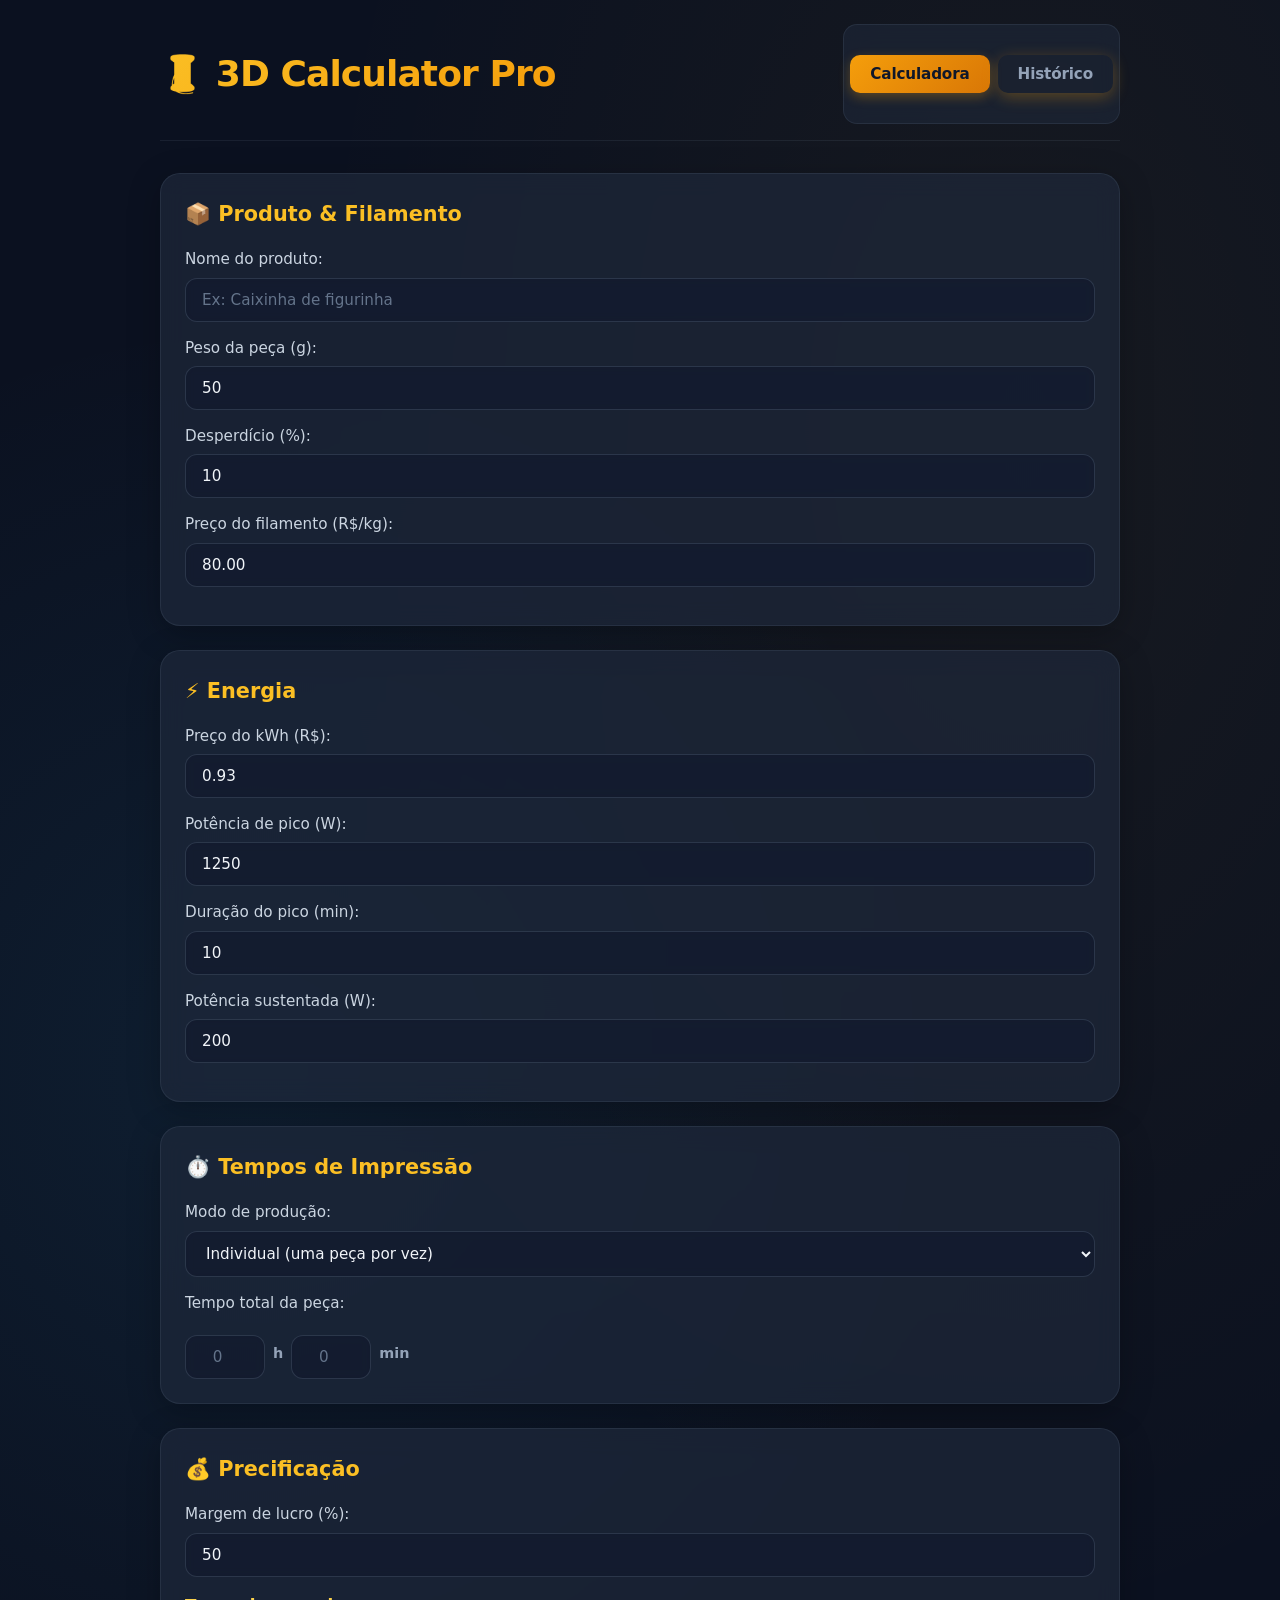
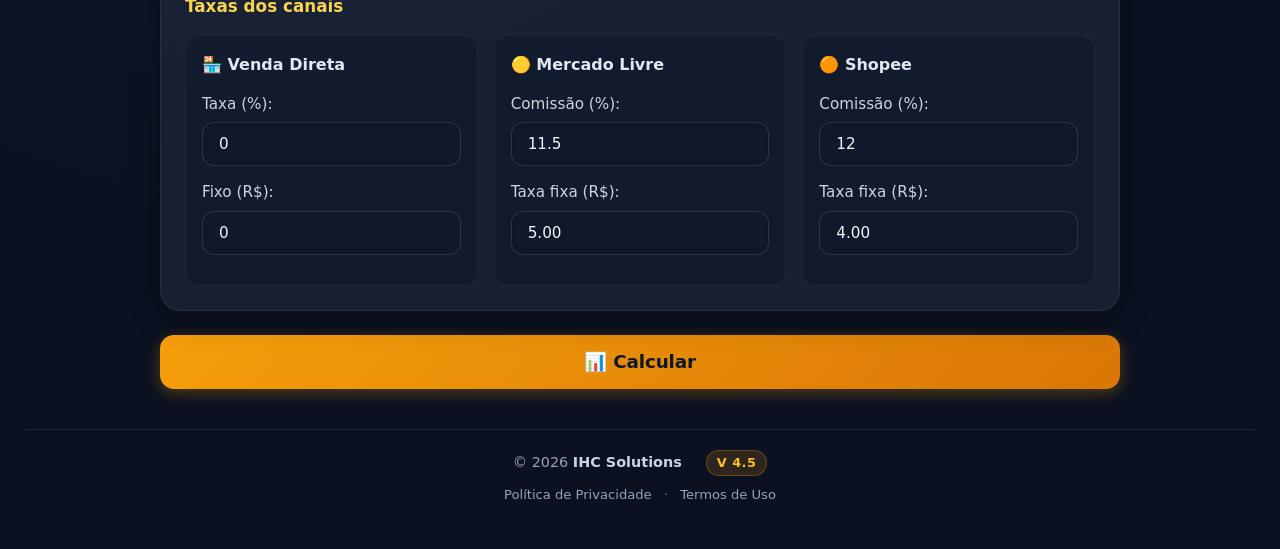
==== index.html @ a4b6f4c0 "Update index.html 4.5" ====
<!DOCTYPE html>
<html lang="pt-BR">
<head>
  <meta charset="UTF-8">
  <meta name="viewport" content="width=device-width, initial-scale=1.0">
  <meta name="description" content="Calculadora de custo para impressão 3D com taxas de marketplace">
  <meta name="theme-color" content="#0f172a">
  <link rel="manifest" href="/3dcalculator/manifest.json">
  <link rel="icon" href="/3dcalculator/icon-192.png">
  <link rel="apple-touch-icon" href="/3dcalculator/icon-192.png">
  <title>3D Calculator Pro</title>
  <link rel="stylesheet" href="style.css">
</head>
<body>
  <div class="container">
    <header>
      <h1>🧵 3D Calculator Pro</h1>
      <nav class="tabs">
        <button class="tab-btn active" data-tab="calc">Calculadora</button>
        <button class="tab-btn" data-tab="history">Histórico</button>
      </nav>
    </header>

    <section id="calc-tab" class="tab-content active">
      <div class="card">
        <h2>📦 Produto & Filamento</h2>
        <label>Nome do produto: <input type="text" id="nomeProduto" placeholder="Ex: Caixinha de figurinha"></label>
        <label>Peso da peça (g): <input type="number" id="peso" value="50" step="0.1"></label>
        <label>Desperdício (%): <input type="number" id="desperdicio" value="10" step="0.1"></label>
        <label>Preço do filamento (R$/kg): <input type="number" id="precoFilamento" value="80.00" step="0.01"></label>
      </div>

      <div class="card">
        <h2>⚡ Energia</h2>
        <label>Preço do kWh (R$): <input type="number" id="precoKwh" value="0.93" step="0.01"></label>
        <label>Potência de pico (W): <input type="number" id="potenciaPico" value="1250"></label>
        <label>Duração do pico (min): <input type="number" id="duracaoPico" value="10"></label>
        <label>Potência sustentada (W): <input type="number" id="potenciaSustentada" value="200"></label>
      </div>

      <div class="card">
        <h2>⏱️ Tempos de Impressão</h2>
        <label>Modo de produção:
          <select id="modoProducao">
            <option value="individual">Individual (uma peça por vez)</option>
            <option value="lote">Em lote (várias peças juntas)</option>
          </select>
        </label>
        <div id="tempoIndividualContainer">
          <label>Tempo total da peça:</label>
          <div class="tempo-duplo">
            <input type="number" id="tempoIndividualH" placeholder="0" min="0" class="tempo-hora">
            <span class="tempo-separador">h</span>
            <input type="number" id="tempoIndividualM" placeholder="0" min="0" max="59" class="tempo-minuto">
            <span class="tempo-separador">min</span>
          </div>
        </div>
        <div id="tempoLoteContainer" style="display:none;">
          <label>Quantidade de peças no lote: <input type="number" id="qtdLote" value="4" min="2"></label>
          <label>Tempo total do lote:</label>
          <div class="tempo-duplo">
            <input type="number" id="tempoLoteTotalH" placeholder="0" min="0" class="tempo-hora">
            <span class="tempo-separador">h</span>
            <input type="number" id="tempoLoteTotalM" placeholder="0" min="0" max="59" class="tempo-minuto">
            <span class="tempo-separador">min</span>
          </div>
          <p class="info">⏱️ Tempo médio por peça: <strong><span id="tempoMedioLote">0:00</span></strong></p>
        </div>
      </div>

      <div class="card">
        <h2>💰 Precificação</h2>
        <label>Margem de lucro (%): <input type="number" id="margemLucro" value="50" step="1"></label>
        <h3>Taxas dos canais</h3>
        <div class="taxas-grid">
          <div>
            <strong>🏪 Venda Direta</strong>
            <label>Taxa (%): <input type="number" id="taxaDireta" value="0" step="0.1"></label>
            <label>Fixo (R$): <input type="number" id="fixoDireta" value="0" step="0.01"></label>
          </div>
          <div>
            <strong>🟡 Mercado Livre</strong>
            <label>Comissão (%): <input type="number" id="taxaML" value="11.5" step="0.1"></label>
            <label>Taxa fixa (R$): <input type="number" id="fixoML" value="5.00" step="0.01"></label>
          </div>
          <div>
            <strong>🟠 Shopee</strong>
            <label>Comissão (%): <input type="number" id="taxaShopee" value="12" step="0.1"></label>
            <label>Taxa fixa (R$): <input type="number" id="fixoShopee" value="4.00" step="0.01"></label>
          </div>
        </div>
      </div>

      <button id="calcularBtn">📊 Calcular</button>

      <div id="resultados" class="resultados oculto">
        <h2>📈 Resultados</h2>
        <div class="grid-resultados">
          <div class="resumo">
            <h3>🧾 Custo por peça</h3>
            <p>Filamento: R$ <span id="custoFilamento">0.00</span></p>
            <p>Energia (modo escolhido): R$ <span id="custoEnergia">0.00</span></p>
            <p><strong>Total: R$ <span id="custoTotalPeca">0.00</span></strong></p>
          </div>
          <div class="resumo">
            <h3>⚡ Consumo de energia</h3>
            <p>Individual: <span id="consumoIndividual">0.000</span> kWh</p>
            <p>Lote (por peça): <span id="consumoLote">0.000</span> kWh</p>
            <p>Economia lote: <span id="economiaLote"></span></p>
          </div>
          <div class="resumo destaque">
            <h3>💲 Preços sugeridos</h3>
            <div id="precosCanais"></div>
          </div>
        </div>
        <button id="salvarHistoricoBtn" class="btn-secundario">💾 Salvar no histórico</button>
        <p id="msgSalvo" class="msg-salvo oculto">✅ Salvo com sucesso!</p>
      </div>
    </section>

    <section id="history-tab" class="tab-content">
      <div class="card">
        <h2>📋 Histórico de cálculos</h2>
        <div id="historicoLista">
          <p class="historico-vazio">📋 Nenhum cálculo salvo ainda.<br><small>Faça um cálculo e clique em "Salvar no histórico".</small></p>
        </div>
        <button id="limparHistoricoBtn" class="btn-perigo">🗑️ Limpar histórico</button>
      </div>
    </section>
  </div>

  <footer class="footer">
    <div class="footer-content">
      <span>&copy; 2026 <strong>IHC Solutions</strong></span>
      <span class="versao">V 4.5</span>
    </div>
    <div class="footer-links">
      <a href="privacidade.html" target="_blank">Política de Privacidade</a>
      <span class="footer-separador">·</span>
      <a href="privacidade.html#termos" target="_blank">Termos de Uso</a>
    </div>
  </footer>

  <script src="app.js"></script>
</body>
</html>
---- style.css ----
* {
  margin: 0;
  padding: 0;
  box-sizing: border-box;
  font-family: 'Inter', system-ui, -apple-system, sans-serif;
}

body {
  background: #0b1120;
  color: #e2e8f0;
  padding: 24px;
  line-height: 1.6;
  min-height: 100vh;
  background-image: 
    radial-gradient(ellipse at 20% 50%, rgba(56, 189, 248, 0.08), transparent 50%),
    radial-gradient(ellipse at 80% 20%, rgba(251, 191, 36, 0.05), transparent 50%);
}

.container {
  max-width: 960px;
  margin: 0 auto;
}

header {
  display: flex;
  flex-wrap: wrap;
  justify-content: space-between;
  align-items: center;
  margin-bottom: 32px;
  padding-bottom: 16px;
  border-bottom: 1px solid rgba(148, 163, 184, 0.1);
}

h1 {
  font-size: 2.25rem;
  font-weight: 700;
  background: linear-gradient(135deg, #fbbf24 0%, #f59e0b 100%);
  -webkit-background-clip: text;
  -webkit-text-fill-color: transparent;
  background-clip: text;
  letter-spacing: -0.025em;
}

.tabs {
  display: flex;
  gap: 8px;
  background: rgba(30, 41, 59, 0.6);
  backdrop-filter: blur(10px);
  padding: 6px;
  border-radius: 14px;
  border: 1px solid rgba(71, 85, 105, 0.3);
}

.tab-btn {
  padding: 10px 20px;
  background: transparent;
  border: none;
  border-radius: 10px;
  color: #94a3b8;
  cursor: pointer;
  font-weight: 600;
  font-size: 0.95rem;
  transition: all 0.2s ease;
  letter-spacing: -0.01em;
}

.tab-btn:hover {
  color: #e2e8f0;
  background: rgba(255, 255, 255, 0.05);
}

.tab-btn.active {
  background: linear-gradient(135deg, #f59e0b 0%, #d97706 100%);
  color: #0f172a;
  box-shadow: 0 4px 12px rgba(245, 158, 11, 0.3);
}

.tab-content {
  display: none;
  animation: fadeSlide 0.3s ease;
}

.tab-content.active {
  display: block;
}

@keyframes fadeSlide {
  from { opacity: 0; transform: translateY(8px); }
  to { opacity: 1; transform: translateY(0); }
}

.card {
  background: rgba(30, 41, 59, 0.7);
  backdrop-filter: blur(12px);
  border: 1px solid rgba(71, 85, 105, 0.3);
  border-radius: 20px;
  padding: 24px;
  margin-bottom: 24px;
  box-shadow: 0 8px 32px rgba(0, 0, 0, 0.25);
  transition: transform 0.2s ease, box-shadow 0.2s ease;
}

.card:hover {
  transform: translateY(-2px);
  box-shadow: 0 12px 40px rgba(0, 0, 0, 0.35);
}

.card h2 {
  margin-bottom: 16px;
  color: #fbbf24;
  font-size: 1.3rem;
  font-weight: 600;
  display: flex;
  align-items: center;
  gap: 8px;
}

.card h3 {
  color: #fcd34d;
  margin: 16px 0 10px;
  font-size: 1.05rem;
  font-weight: 600;
}

label {
  display: block;
  margin: 14px 0;
  color: #cbd5e1;
  font-size: 0.95rem;
  font-weight: 500;
}

input, select {
  width: 100%;
  padding: 12px 16px;
  margin-top: 6px;
  background: rgba(15, 23, 42, 0.6);
  backdrop-filter: blur(4px);
  border: 1px solid rgba(71, 85, 105, 0.5);
  border-radius: 12px;
  color: #f1f5f9;
  font-size: 0.95rem;
  transition: all 0.2s ease;
  outline: none;
}

input:focus, select:focus {
  border-color: #f59e0b;
  box-shadow: 0 0 0 3px rgba(245, 158, 11, 0.2);
  background: rgba(15, 23, 42, 0.8);
}

input::placeholder {
  color: #64748b;
}

.info {
  font-size: 0.85rem;
  color: #94a3b8;
  margin-top: 8px;
  display: flex;
  align-items: center;
  gap: 4px;
}

.taxas-grid {
  display: grid;
  grid-template-columns: repeat(auto-fit, minmax(200px, 1fr));
  gap: 16px;
  margin-top: 16px;
}

.taxas-grid > div {
  background: rgba(15, 23, 42, 0.5);
  border-radius: 14px;
  padding: 16px;
  border: 1px solid rgba(71, 85, 105, 0.2);
}

button {
  display: block;
  width: 100%;
  padding: 16px;
  background: linear-gradient(135deg, #f59e0b 0%, #d97706 100%);
  color: #0f172a;
  border: none;
  border-radius: 14px;
  font-size: 1.15rem;
  font-weight: 700;
  cursor: pointer;
  margin: 24px 0;
  transition: all 0.2s ease;
  letter-spacing: -0.01em;
  box-shadow: 0 4px 16px rgba(245, 158, 11, 0.3);
}

button:hover {
  transform: translateY(-2px);
  box-shadow: 0 8px 24px rgba(245, 158, 11, 0.4);
  background: linear-gradient(135deg, #fbbf24 0%, #f59e0b 100%);
}

button:active {
  transform: translateY(0);
}

.btn-secundario {
  background: rgba(51, 65, 85, 0.8);
  color: #e2e8f0;
  font-size: 1rem;
  box-shadow: none;
  backdrop-filter: blur(4px);
}

.btn-secundario:hover {
  background: rgba(71, 85, 105, 0.8);
  box-shadow: 0 4px 12px rgba(0, 0, 0, 0.3);
}

.btn-perigo {
  background: rgba(153, 27, 27, 0.7);
  color: #fca5a5;
  font-size: 1rem;
  box-shadow: none;
  backdrop-filter: blur(4px);
}

.btn-perigo:hover {
  background: rgba(127, 29, 29, 0.9);
  box-shadow: 0 4px 12px rgba(153, 27, 27, 0.3);
}

.resultados {
  background: rgba(30, 41, 59, 0.7);
  backdrop-filter: blur(12px);
  border: 1px solid rgba(71, 85, 105, 0.3);
  border-radius: 20px;
  padding: 24px;
  margin-top: 24px;
  animation: fadeSlide 0.3s ease;
}

.oculto {
  display: none;
}

.grid-resultados {
  display: grid;
  gap: 20px;
  grid-template-columns: repeat(auto-fit, minmax(260px, 1fr));
  margin: 20px 0;
}

.resumo {
  background: rgba(15, 23, 42, 0.6);
  backdrop-filter: blur(4px);
  padding: 20px;
  border-radius: 16px;
  border: 1px solid rgba(71, 85, 105, 0.2);
}

.resumo h3 {
  color: #fbbf24;
  margin-bottom: 12px;
  font-weight: 600;
}

.resumo p {
  margin: 8px 0;
  font-size: 0.95rem;
}

.destaque {
  background: linear-gradient(135deg, rgba(30, 58, 138, 0.5), rgba(23, 37, 84, 0.6));
  border: 1px solid rgba(59, 130, 246, 0.4);
}

.economia-positiva {
  color: #4ade80;
  font-weight: 600;
  margin-top: 8px;
}

.economia-negativa {
  color: #f87171;
  font-weight: 600;
  margin-top: 8px;
}

.historico-item {
  background: rgba(15, 23, 42, 0.5);
  backdrop-filter: blur(4px);
  padding: 16px;
  border-radius: 14px;
  margin-bottom: 12px;
  display: flex;
  justify-content: space-between;
  align-items: center;
  flex-wrap: wrap;
  gap: 12px;
  border: 1px solid rgba(71, 85, 105, 0.2);
  transition: all 0.2s ease;
}

.historico-item:hover {
  border-color: rgba(245, 158, 11, 0.3);
  background: rgba(15, 23, 42, 0.7);
}

.historico-info {
  flex: 1;
  font-size: 0.95rem;
}

.historico-acoes button {
  margin: 0 4px;
  padding: 8px 14px;
  font-size: 0.9rem;
  width: auto;
  border-radius: 10px;
}

/* Campos de tempo duplos */
.tempo-duplo {
  display: flex;
  align-items: center;
  gap: 8px;
  margin-top: 6px;
}

.tempo-hora,
.tempo-minuto {
  width: 80px;
  text-align: center;
}

.tempo-separador {
  color: #94a3b8;
  font-weight: 600;
  font-size: 0.9rem;
}

/* Mensagem de salvo */
.msg-salvo {
  color: #4ade80;
  font-weight: 600;
  margin-top: 12px;
  text-align: center;
  transition: opacity 0.3s ease;
}

.msg-salvo.oculto {
  display: none;
}

/* Histórico vazio */
.historico-vazio {
  text-align: center;
  color: #64748b;
  padding: 24px;
  font-size: 0.95rem;
}

.historico-vazio small {
  display: block;
  margin-top: 6px;
  color: #475569;
}

/* Footer */
.footer {
  margin-top: 40px;
  padding: 20px 0;
  border-top: 1px solid rgba(71, 85, 105, 0.3);
  text-align: center;
  color: #94a3b8;
  font-size: 0.9rem;
  backdrop-filter: blur(4px);
}

.footer-content {
  display: flex;
  justify-content: center;
  align-items: center;
  gap: 24px;
  flex-wrap: wrap;
}

.footer strong {
  color: #cbd5e1;
  font-weight: 600;
}

.versao {
  background: rgba(245, 158, 11, 0.15);
  color: #fbbf24;
  padding: 2px 10px;
  border-radius: 20px;
  font-size: 0.8rem;
  font-weight: 600;
  letter-spacing: 0.5px;
  border: 1px solid rgba(245, 158, 11, 0.3);
}

.footer-links {
  text-align: center;
  margin-top: 8px;
  font-size: 0.82rem;
  color: #64748b;
}

.footer-links a {
  color: #94a3b8;
  text-decoration: none;
  transition: color 0.2s;
}

.footer-links a:hover {
  color: #f59e0b;
}

.footer-separador {
  margin: 0 8px;
}

@media (max-width: 600px) {
  body {
    padding: 16px;
  }
  
  h1 {
    font-size: 1.8rem;
  }
  
  .card {
    padding: 18px;
  }
  
  .historico-item {
    flex-direction: column;
    align-items: flex-start;
  }
  
  .taxas-grid {
    grid-template-columns: 1fr;
  }

  .tempo-hora,
  .tempo-minuto {
    width: 65px;
  }
}
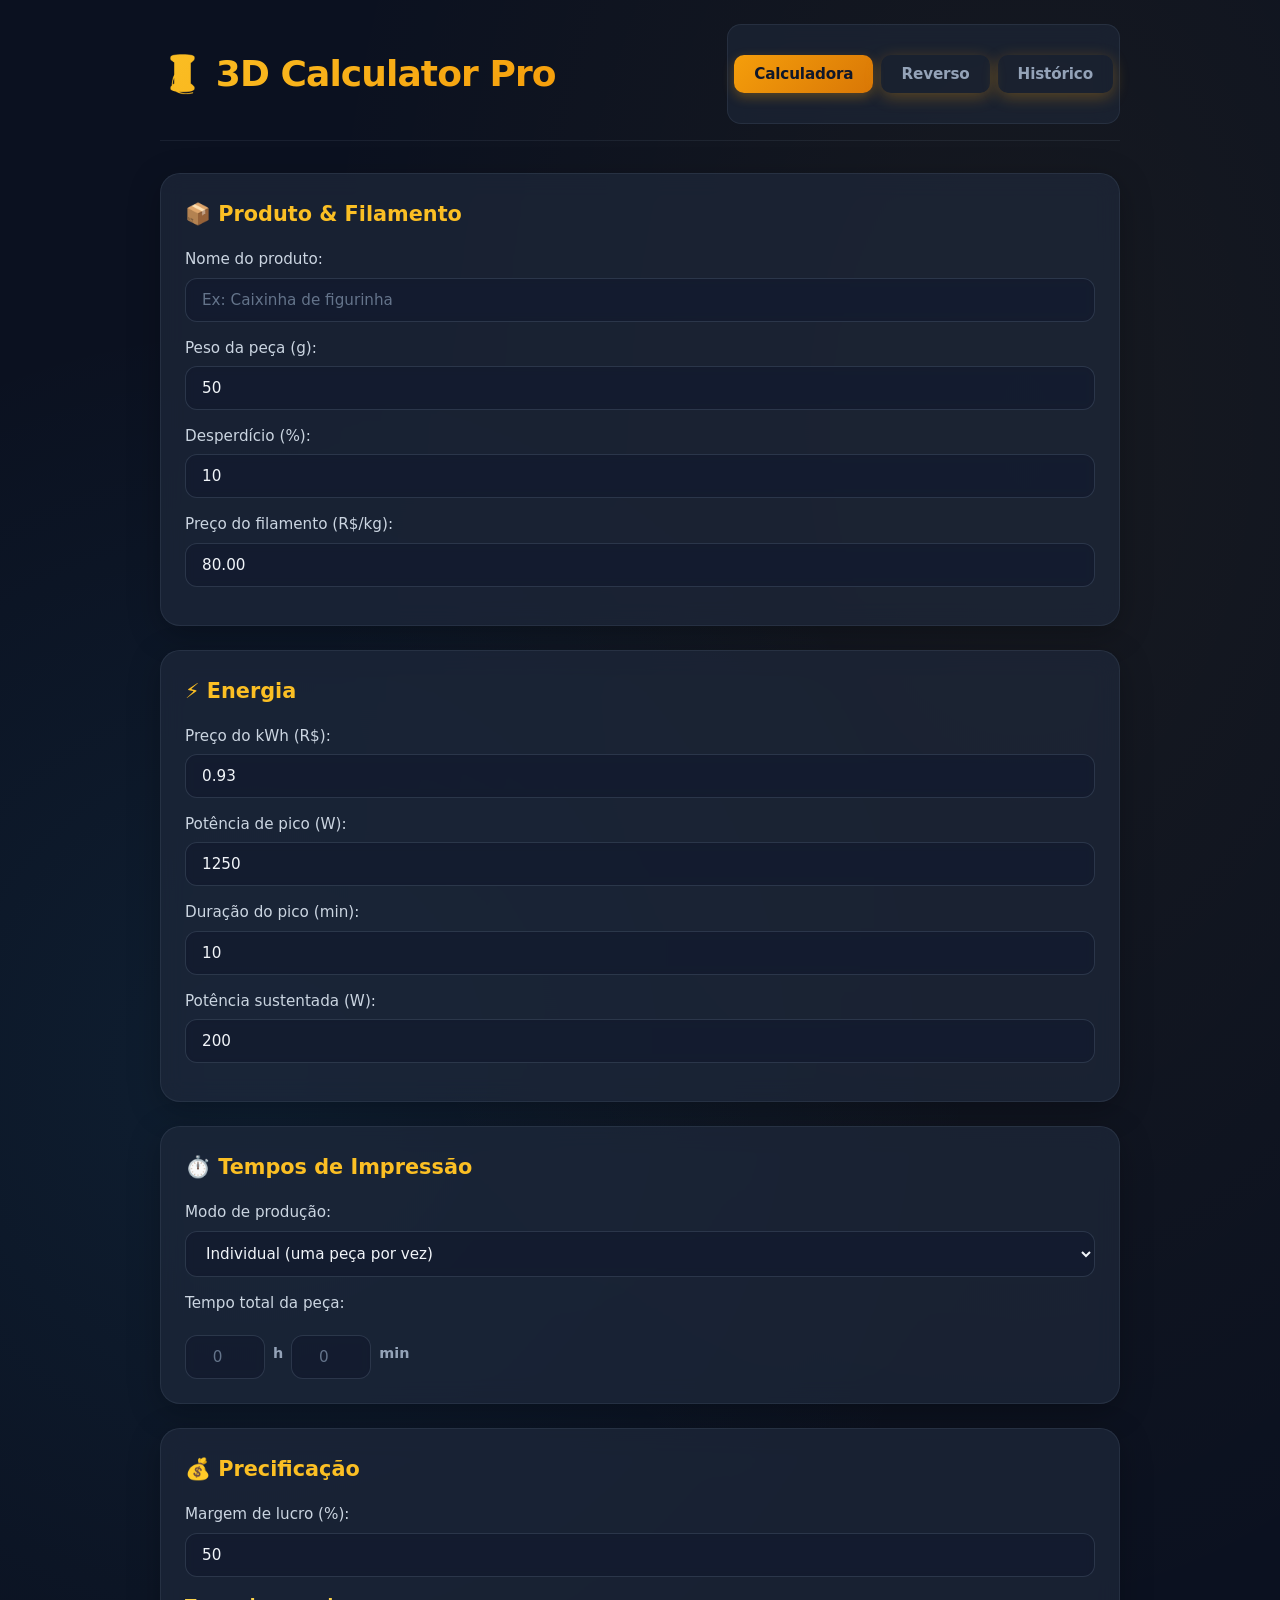
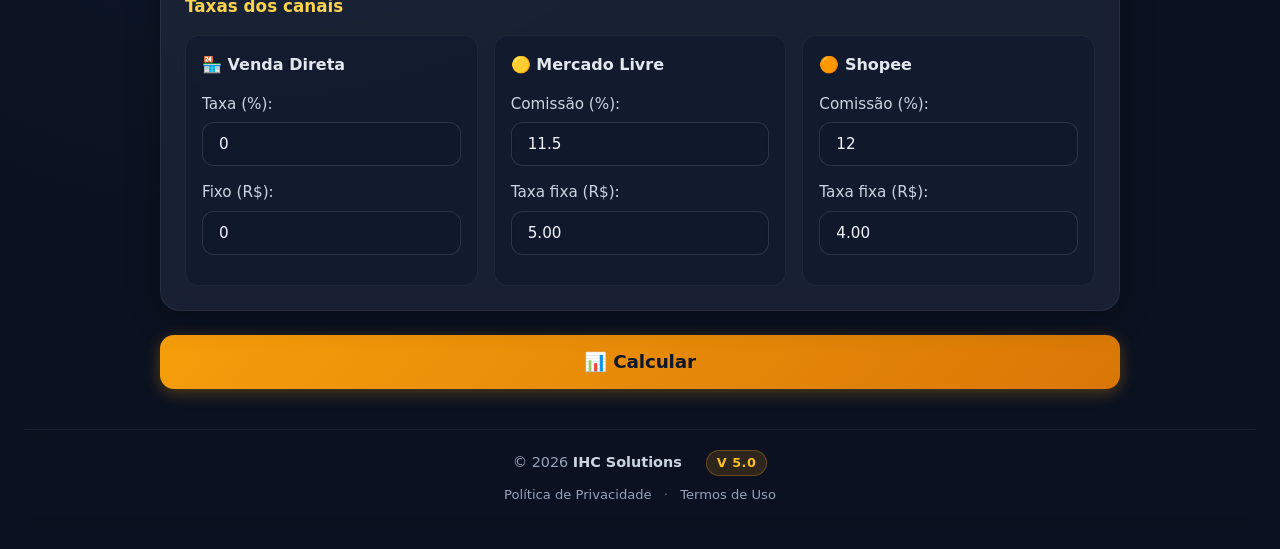
==== commit 5b66b2f0: "Atualizar o index.html V5" ====
--- a/index.html
+++ b/index.html
@@ -3,7 +3,7 @@
 <head>
   <meta charset="UTF-8">
   <meta name="viewport" content="width=device-width, initial-scale=1.0">
-  <meta name="description" content="Calculadora de custo para impressão 3D com taxas de marketplace">
+  <meta name="description" content="Calculadora de custo para impressão 3D com taxas de marketplace e cálculo reverso">
   <meta name="theme-color" content="#0f172a">
   <link rel="manifest" href="/3dcalculator/manifest.json">
   <link rel="icon" href="/3dcalculator/icon-192.png">
@@ -17,10 +17,12 @@
       <h1>🧵 3D Calculator Pro</h1>
       <nav class="tabs">
         <button class="tab-btn active" data-tab="calc">Calculadora</button>
+        <button class="tab-btn" data-tab="reverso">Reverso</button>
         <button class="tab-btn" data-tab="history">Histórico</button>
       </nav>
     </header>
 
+    <!-- Aba Calculadora -->
     <section id="calc-tab" class="tab-content active">
       <div class="card">
         <h2>📦 Produto & Filamento</h2>
@@ -99,7 +101,7 @@
           <div class="resumo">
             <h3>🧾 Custo por peça</h3>
             <p>Filamento: R$ <span id="custoFilamento">0.00</span></p>
-            <p>Energia (modo escolhido): R$ <span id="custoEnergia">0.00</span></p>
+            <p>Energia: R$ <span id="custoEnergia">0.00</span></p>
             <p><strong>Total: R$ <span id="custoTotalPeca">0.00</span></strong></p>
           </div>
           <div class="resumo">
@@ -118,6 +120,62 @@
       </div>
     </section>
 
+    <!-- Aba Reverso -->
+    <section id="reverso-tab" class="tab-content">
+      <div class="card">
+        <h2>🔄 Cálculo Reverso</h2>
+        <p class="info-reverso">Descubra se vale a pena fabricar uma peça baseado no preço que já está sendo praticado no mercado.</p>
+      </div>
+
+      <div class="card">
+        <h2>📦 Seus Custos</h2>
+        <label>Custo do filamento por peça (R$): <input type="number" id="revCustoFilamento" value="2.20" step="0.01"></label>
+        <label>Custo de energia por peça (R$): <input type="number" id="revCustoEnergia" value="0.50" step="0.01"></label>
+        <label>Tempo de produção (minutos): <input type="number" id="revTempoProducao" value="60" step="1"></label>
+      </div>
+
+      <div class="card">
+        <h2>🏷️ Preço de Mercado</h2>
+        <label>Preço de venda observado (R$): <input type="number" id="revPrecoVenda" value="29.90" step="0.01"></label>
+        <label>Canal de venda:
+          <select id="revCanal">
+            <option value="direta">Venda Direta (sem taxas)</option>
+            <option value="ml">Mercado Livre (11,5% + R$ 5,00)</option>
+            <option value="shopee">Shopee (12% + R$ 4,00)</option>
+          </select>
+        </label>
+      </div>
+
+      <button id="calcularReversoBtn">🔄 Calcular Viabilidade</button>
+
+      <div id="resultadosReverso" class="resultados oculto">
+        <h2>📊 Resultado da Análise</h2>
+        <div class="grid-resultados">
+          <div class="resumo">
+            <h3>🧾 Custos</h3>
+            <p>Filamento: R$ <span id="revFilamento">0.00</span></p>
+            <p>Energia: R$ <span id="revEnergia">0.00</span></p>
+            <p><strong>Custo total: R$ <span id="revCustoTotal">0.00</span></strong></p>
+          </div>
+          <div class="resumo">
+            <h3>🏷️ Venda</h3>
+            <p>Preço de venda: R$ <span id="revPreco">0.00</span></p>
+            <p>Taxas do canal: R$ <span id="revTaxas">0.00</span></p>
+            <p><strong>Valor líquido: R$ <span id="revLiquido">0.00</span></strong></p>
+          </div>
+          <div class="resumo destaque" id="revVereditoContainer">
+            <h3>📋 Veredito</h3>
+            <p id="revLucro"></p>
+            <p id="revMargem"></p>
+            <p id="revVeredito" class="veredito-texto"></p>
+          </div>
+        </div>
+        <button id="salvarReversoBtn" class="btn-secundario">💾 Salvar no histórico</button>
+        <p id="msgSalvoReverso" class="msg-salvo oculto">✅ Salvo com sucesso!</p>
+      </div>
+    </section>
+
+    <!-- Aba Histórico -->
     <section id="history-tab" class="tab-content">
       <div class="card">
         <h2>📋 Histórico de cálculos</h2>
@@ -132,15 +190,15 @@
   <footer class="footer">
     <div class="footer-content">
       <span>&copy; 2026 <strong>IHC Solutions</strong></span>
-      <span class="versao">V 4.5</span>
+      <span class="versao">V 5.0</span>
     </div>
     <div class="footer-links">
-      <a href="privacidade.html" target="_blank">Política de Privacidade</a>
+      <a href="privacidade.html">Política de Privacidade</a>
       <span class="footer-separador">·</span>
-      <a href="privacidade.html#termos" target="_blank">Termos de Uso</a>
+      <a href="privacidade.html#termos">Termos de Uso</a>
     </div>
   </footer>
 
   <script src="app.js"></script>
 </body>
-</html>
+</html>
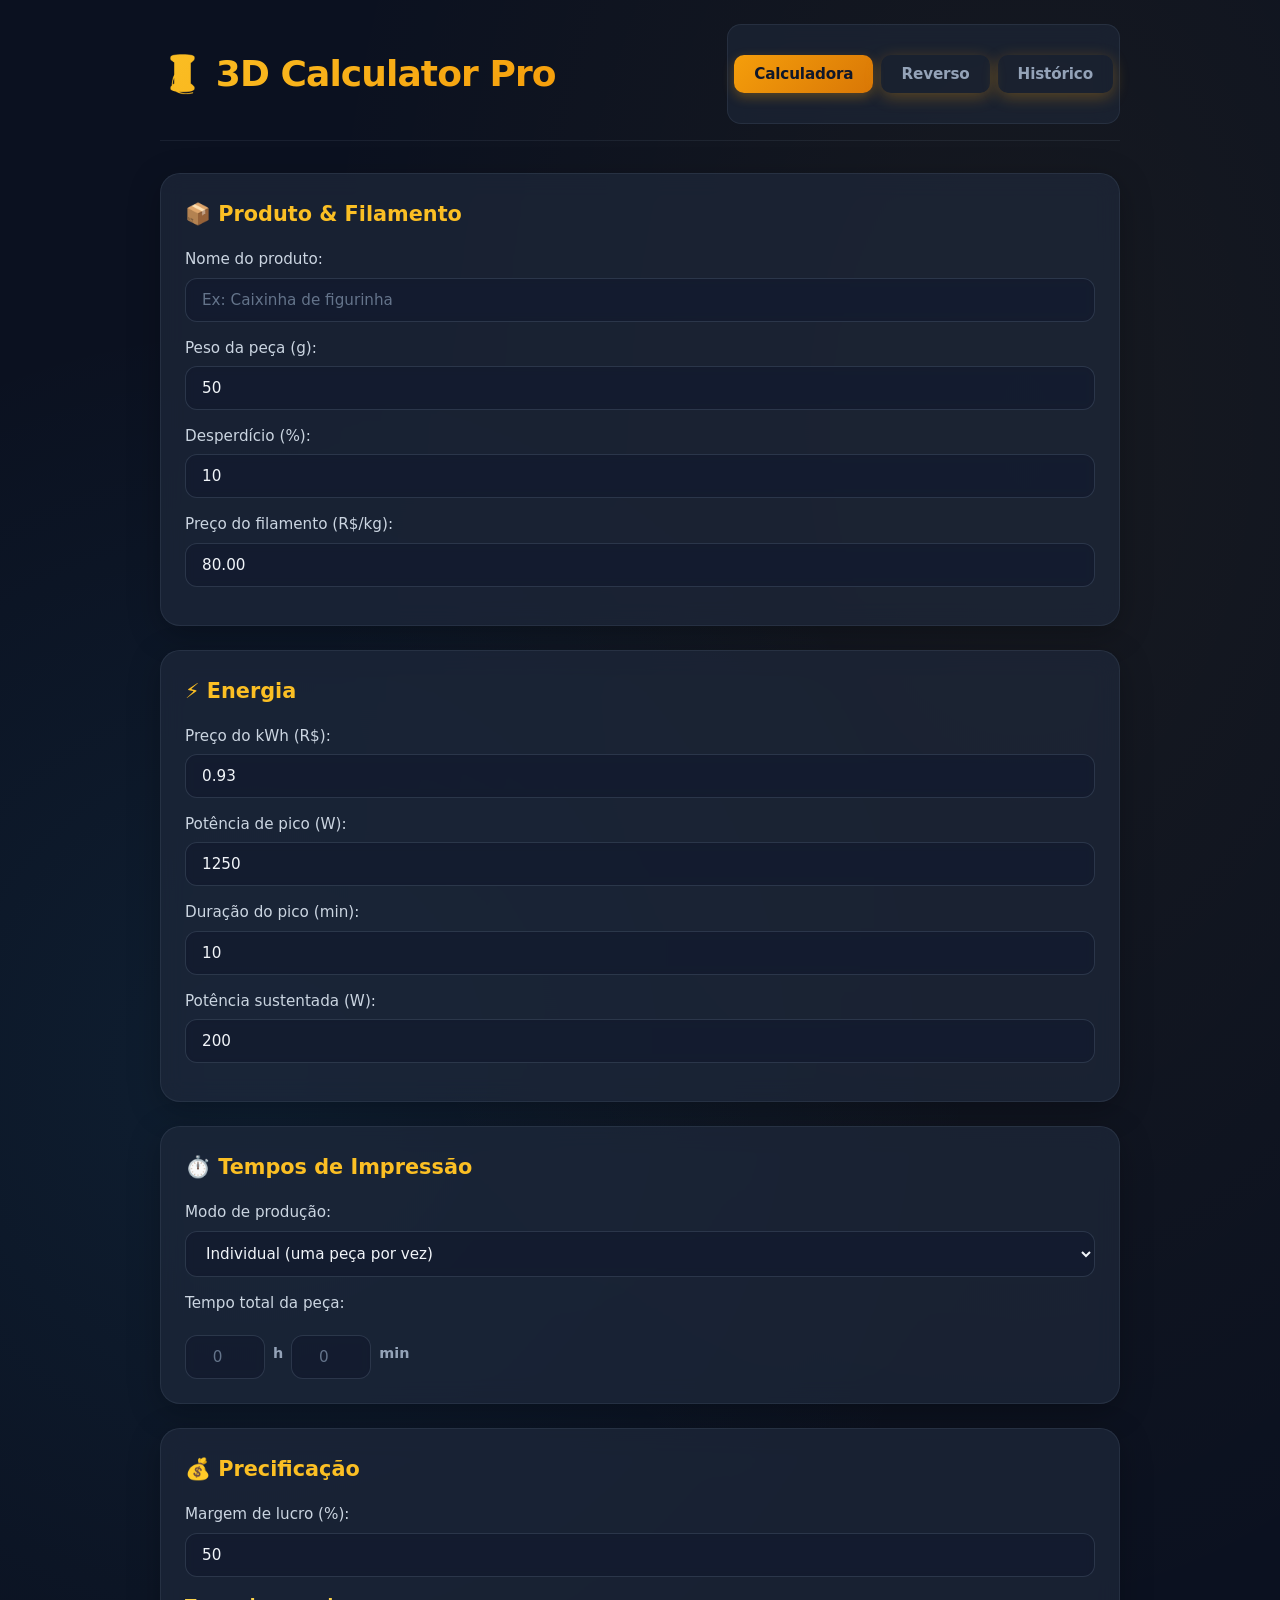
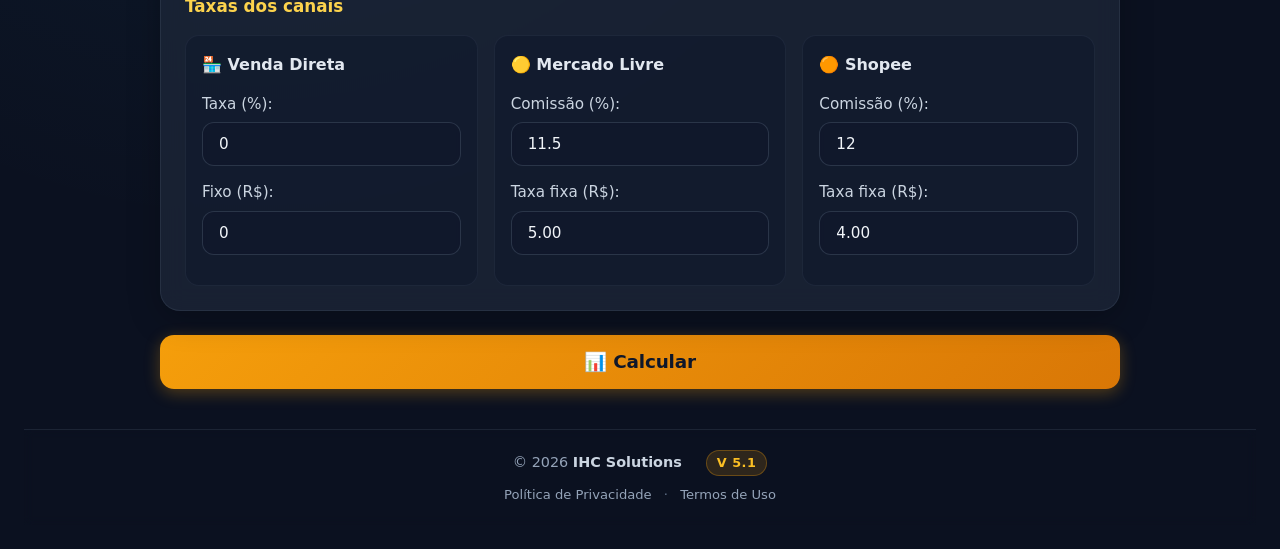
==== commit 1797f670: "Atualizar o index.html V5.1" ====
--- a/index.html
+++ b/index.html
@@ -190,7 +190,7 @@
   <footer class="footer">
     <div class="footer-content">
       <span>&copy; 2026 <strong>IHC Solutions</strong></span>
-      <span class="versao">V 5.0</span>
+      <span class="versao">V 5.1</span>
     </div>
     <div class="footer-links">
       <a href="privacidade.html">Política de Privacidade</a>
--- a/style.css
+++ b/style.css
@@ -49,6 +49,7 @@
   padding: 6px;
   border-radius: 14px;
   border: 1px solid rgba(71, 85, 105, 0.3);
+  flex-wrap: nowrap;
 }
 
 .tab-btn {
@@ -62,6 +63,7 @@
   font-size: 0.95rem;
   transition: all 0.2s ease;
   letter-spacing: -0.01em;
+  white-space: nowrap;
 }
 
 .tab-btn:hover {
@@ -161,6 +163,12 @@
   display: flex;
   align-items: center;
   gap: 4px;
+}
+
+.info-reverso {
+  color: #94a3b8;
+  font-size: 0.95rem;
+  line-height: 1.5;
 }
 
 .taxas-grid {
@@ -287,6 +295,24 @@
   margin-top: 8px;
 }
 
+.veredito-texto {
+  font-size: 1.2rem;
+  font-weight: 700;
+  margin-top: 12px;
+}
+
+.veredito-positivo {
+  color: #4ade80;
+}
+
+.veredito-negativo {
+  color: #f87171;
+}
+
+.veredito-alerta {
+  color: #fbbf24;
+}
+
 .historico-item {
   background: rgba(15, 23, 42, 0.5);
   backdrop-filter: blur(4px);
@@ -320,7 +346,6 @@
   border-radius: 10px;
 }
 
-/* Campos de tempo duplos */
 .tempo-duplo {
   display: flex;
   align-items: center;
@@ -340,7 +365,6 @@
   font-size: 0.9rem;
 }
 
-/* Mensagem de salvo */
 .msg-salvo {
   color: #4ade80;
   font-weight: 600;
@@ -353,7 +377,6 @@
   display: none;
 }
 
-/* Histórico vazio */
 .historico-vazio {
   text-align: center;
   color: #64748b;
@@ -367,7 +390,6 @@
   color: #475569;
 }
 
-/* Footer */
 .footer {
   margin-top: 40px;
   padding: 20px 0;
@@ -431,6 +453,12 @@
   h1 {
     font-size: 1.8rem;
   }
+
+  header {
+    flex-direction: column;
+    gap: 12px;
+    align-items: flex-start;
+  }
   
   .card {
     padding: 18px;
@@ -449,4 +477,18 @@
   .tempo-minuto {
     width: 65px;
   }
-}
+
+  .tabs {
+    gap: 4px;
+    padding: 4px;
+    flex-wrap: nowrap;
+    overflow-x: auto;
+    -webkit-overflow-scrolling: touch;
+  }
+
+  .tab-btn {
+    padding: 8px 10px;
+    font-size: 0.8rem;
+    white-space: nowrap;
+  }
+}
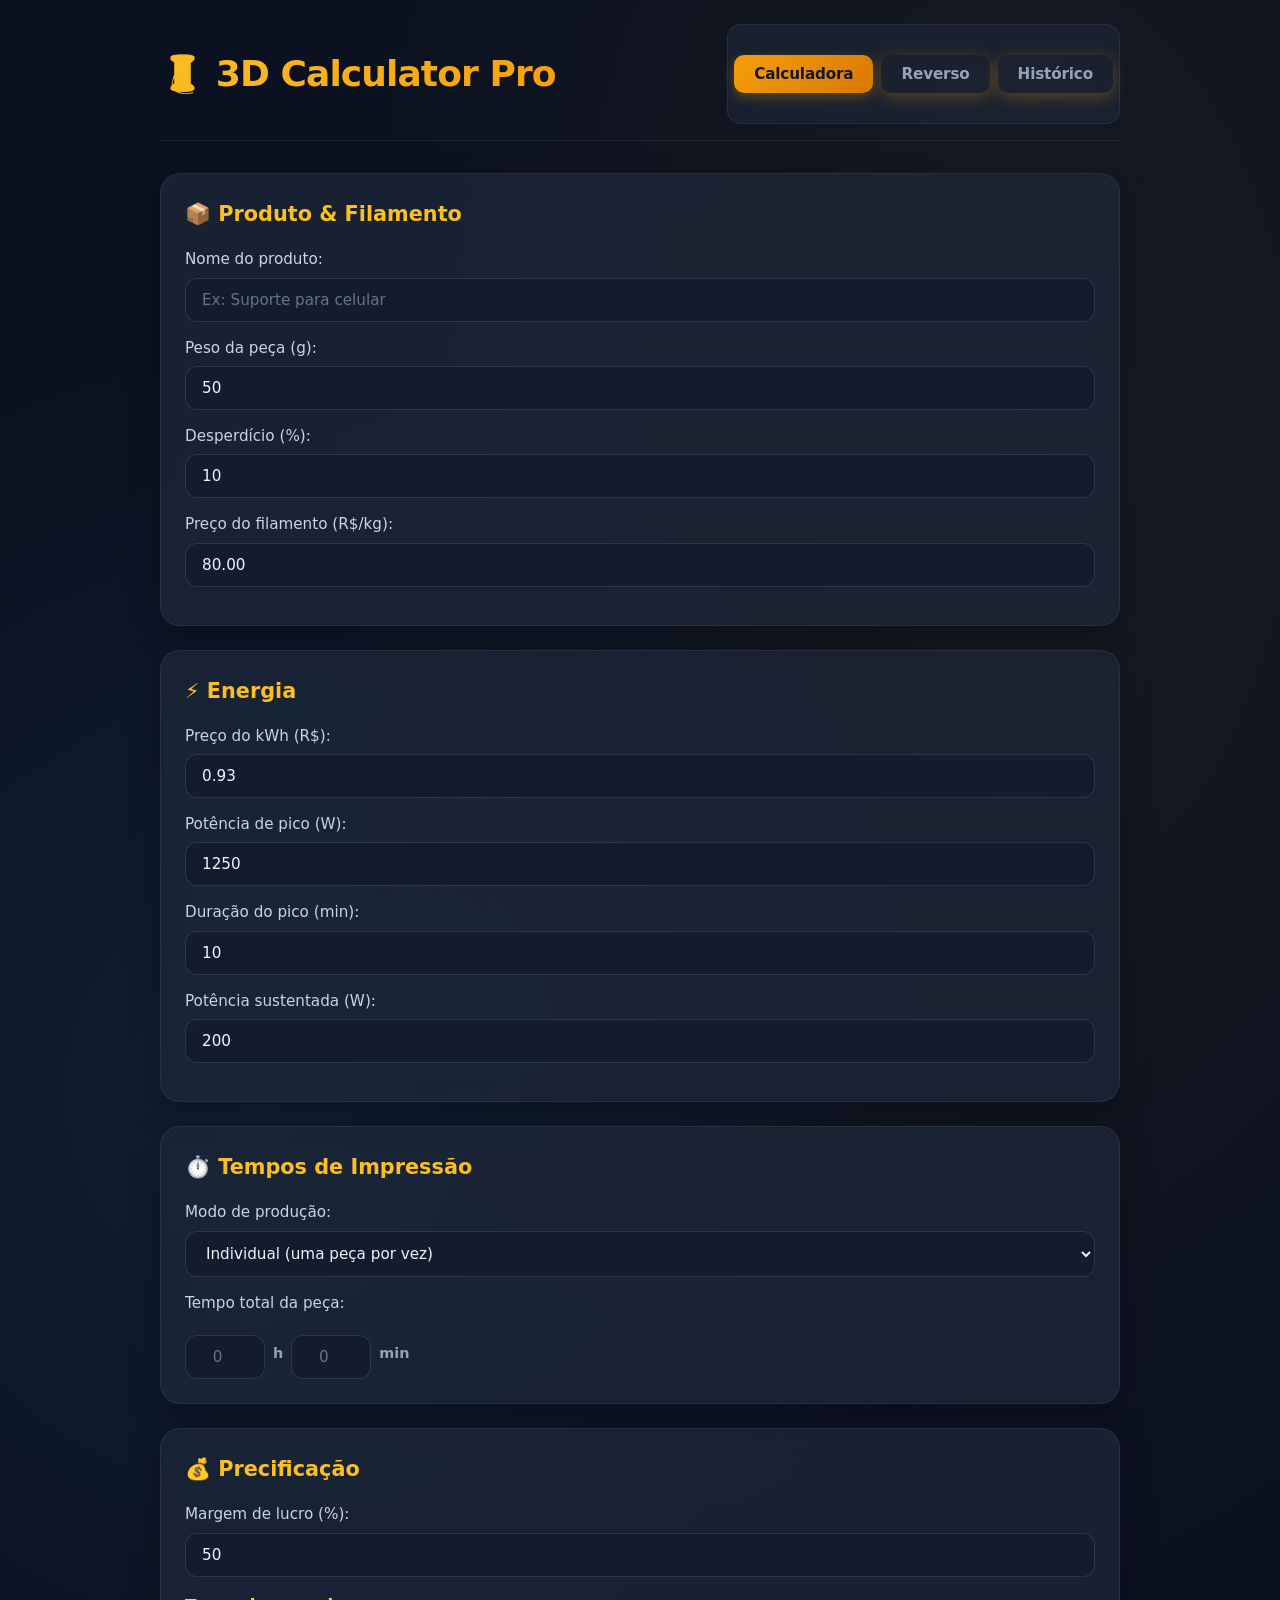
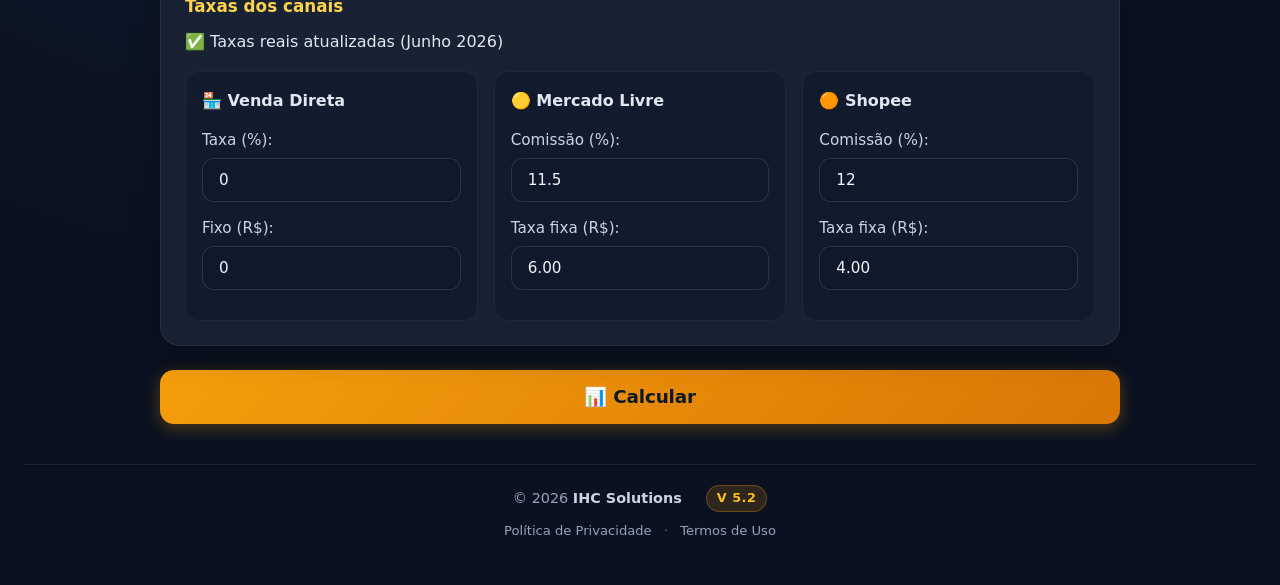
==== commit ac2ab69d: "Atualizar o index.html V5.2" ====
--- a/index.html
+++ b/index.html
@@ -26,18 +26,18 @@
     <section id="calc-tab" class="tab-content active">
       <div class="card">
         <h2>📦 Produto & Filamento</h2>
-        <label>Nome do produto: <input type="text" id="nomeProduto" placeholder="Ex: Caixinha de figurinha"></label>
-        <label>Peso da peça (g): <input type="number" id="peso" value="50" step="0.1"></label>
-        <label>Desperdício (%): <input type="number" id="desperdicio" value="10" step="0.1"></label>
-        <label>Preço do filamento (R$/kg): <input type="number" id="precoFilamento" value="80.00" step="0.01"></label>
+        <label>Nome do produto: <input type="text" id="nomeProduto" placeholder="Ex: Suporte para celular"></label>
+        <label>Peso da peça (g): <input type="number" id="peso" value="50" step="0.1" inputmode="decimal"></label>
+        <label>Desperdício (%): <input type="number" id="desperdicio" value="10" step="0.1" inputmode="decimal"></label>
+        <label>Preço do filamento (R$/kg): <input type="number" id="precoFilamento" value="80.00" step="0.01" inputmode="decimal"></label>
       </div>
 
       <div class="card">
         <h2>⚡ Energia</h2>
-        <label>Preço do kWh (R$): <input type="number" id="precoKwh" value="0.93" step="0.01"></label>
-        <label>Potência de pico (W): <input type="number" id="potenciaPico" value="1250"></label>
-        <label>Duração do pico (min): <input type="number" id="duracaoPico" value="10"></label>
-        <label>Potência sustentada (W): <input type="number" id="potenciaSustentada" value="200"></label>
+        <label>Preço do kWh (R$): <input type="number" id="precoKwh" value="0.93" step="0.01" inputmode="decimal"></label>
+        <label>Potência de pico (W): <input type="number" id="potenciaPico" value="1250" inputmode="numeric"></label>
+        <label>Duração do pico (min): <input type="number" id="duracaoPico" value="10" inputmode="numeric"></label>
+        <label>Potência sustentada (W): <input type="number" id="potenciaSustentada" value="200" inputmode="numeric"></label>
       </div>
 
       <div class="card">
@@ -51,19 +51,19 @@
         <div id="tempoIndividualContainer">
           <label>Tempo total da peça:</label>
           <div class="tempo-duplo">
-            <input type="number" id="tempoIndividualH" placeholder="0" min="0" class="tempo-hora">
+            <input type="number" id="tempoIndividualH" placeholder="0" min="0" class="tempo-hora" inputmode="numeric">
             <span class="tempo-separador">h</span>
-            <input type="number" id="tempoIndividualM" placeholder="0" min="0" max="59" class="tempo-minuto">
+            <input type="number" id="tempoIndividualM" placeholder="0" min="0" max="59" class="tempo-minuto" inputmode="numeric">
             <span class="tempo-separador">min</span>
           </div>
         </div>
         <div id="tempoLoteContainer" style="display:none;">
-          <label>Quantidade de peças no lote: <input type="number" id="qtdLote" value="4" min="2"></label>
+          <label>Quantidade de peças no lote: <input type="number" id="qtdLote" value="4" min="2" inputmode="numeric"></label>
           <label>Tempo total do lote:</label>
           <div class="tempo-duplo">
-            <input type="number" id="tempoLoteTotalH" placeholder="0" min="0" class="tempo-hora">
+            <input type="number" id="tempoLoteTotalH" placeholder="0" min="0" class="tempo-hora" inputmode="numeric">
             <span class="tempo-separador">h</span>
-            <input type="number" id="tempoLoteTotalM" placeholder="0" min="0" max="59" class="tempo-minuto">
+            <input type="number" id="tempoLoteTotalM" placeholder="0" min="0" max="59" class="tempo-minuto" inputmode="numeric">
             <span class="tempo-separador">min</span>
           </div>
           <p class="info">⏱️ Tempo médio por peça: <strong><span id="tempoMedioLote">0:00</span></strong></p>
@@ -72,23 +72,24 @@
 
       <div class="card">
         <h2>💰 Precificação</h2>
-        <label>Margem de lucro (%): <input type="number" id="margemLucro" value="50" step="1"></label>
+        <label>Margem de lucro (%): <input type="number" id="margemLucro" value="50" step="1" inputmode="decimal"></label>
         <h3>Taxas dos canais</h3>
+        <p class="info-taxas">✅ Taxas reais atualizadas (Junho 2026)</p>
         <div class="taxas-grid">
           <div>
             <strong>🏪 Venda Direta</strong>
-            <label>Taxa (%): <input type="number" id="taxaDireta" value="0" step="0.1"></label>
-            <label>Fixo (R$): <input type="number" id="fixoDireta" value="0" step="0.01"></label>
+            <label>Taxa (%): <input type="number" id="taxaDireta" value="0" step="0.1" inputmode="decimal"></label>
+            <label>Fixo (R$): <input type="number" id="fixoDireta" value="0" step="0.01" inputmode="decimal"></label>
           </div>
           <div>
             <strong>🟡 Mercado Livre</strong>
-            <label>Comissão (%): <input type="number" id="taxaML" value="11.5" step="0.1"></label>
-            <label>Taxa fixa (R$): <input type="number" id="fixoML" value="5.00" step="0.01"></label>
+            <label>Comissão (%): <input type="number" id="taxaML" value="11.5" step="0.1" inputmode="decimal"></label>
+            <label>Taxa fixa (R$): <input type="number" id="fixoML" value="6.00" step="0.01" inputmode="decimal"></label>
           </div>
           <div>
             <strong>🟠 Shopee</strong>
-            <label>Comissão (%): <input type="number" id="taxaShopee" value="12" step="0.1"></label>
-            <label>Taxa fixa (R$): <input type="number" id="fixoShopee" value="4.00" step="0.01"></label>
+            <label>Comissão (%): <input type="number" id="taxaShopee" value="12" step="0.1" inputmode="decimal"></label>
+            <label>Taxa fixa (R$): <input type="number" id="fixoShopee" value="4.00" step="0.01" inputmode="decimal"></label>
           </div>
         </div>
       </div>
@@ -116,7 +117,7 @@
           </div>
         </div>
         <button id="salvarHistoricoBtn" class="btn-secundario">💾 Salvar no histórico</button>
-        <p id="msgSalvo" class="msg-salvo oculto">✅ Salvo com sucesso!</p>
+        <div id="feedbackMsg" class="feedback-msg oculto">✅ Salvo com sucesso!</div>
       </div>
     </section>
 
@@ -129,18 +130,18 @@
 
       <div class="card">
         <h2>📦 Seus Custos</h2>
-        <label>Custo do filamento por peça (R$): <input type="number" id="revCustoFilamento" value="2.20" step="0.01"></label>
-        <label>Custo de energia por peça (R$): <input type="number" id="revCustoEnergia" value="0.50" step="0.01"></label>
-        <label>Tempo de produção (minutos): <input type="number" id="revTempoProducao" value="60" step="1"></label>
+        <label>Custo do filamento por peça (R$): <input type="number" id="revCustoFilamento" value="2.20" step="0.01" inputmode="decimal"></label>
+        <label>Custo de energia por peça (R$): <input type="number" id="revCustoEnergia" value="0.50" step="0.01" inputmode="decimal"></label>
+        <label>Tempo de produção (minutos): <input type="number" id="revTempoProducao" value="60" step="1" inputmode="numeric"></label>
       </div>
 
       <div class="card">
         <h2>🏷️ Preço de Mercado</h2>
-        <label>Preço de venda observado (R$): <input type="number" id="revPrecoVenda" value="29.90" step="0.01"></label>
+        <label>Preço de venda observado (R$): <input type="number" id="revPrecoVenda" value="29.90" step="0.01" inputmode="decimal"></label>
         <label>Canal de venda:
           <select id="revCanal">
             <option value="direta">Venda Direta (sem taxas)</option>
-            <option value="ml">Mercado Livre (11,5% + R$ 5,00)</option>
+            <option value="ml">Mercado Livre (11,5% + R$ 6,00)</option>
             <option value="shopee">Shopee (12% + R$ 4,00)</option>
           </select>
         </label>
@@ -171,7 +172,7 @@
           </div>
         </div>
         <button id="salvarReversoBtn" class="btn-secundario">💾 Salvar no histórico</button>
-        <p id="msgSalvoReverso" class="msg-salvo oculto">✅ Salvo com sucesso!</p>
+        <div id="feedbackReversoMsg" class="feedback-msg oculto">✅ Salvo com sucesso!</div>
       </div>
     </section>
 
@@ -190,7 +191,7 @@
   <footer class="footer">
     <div class="footer-content">
       <span>&copy; 2026 <strong>IHC Solutions</strong></span>
-      <span class="versao">V 5.1</span>
+      <span class="versao">V 5.2</span>
     </div>
     <div class="footer-links">
       <a href="privacidade.html">Política de Privacidade</a>
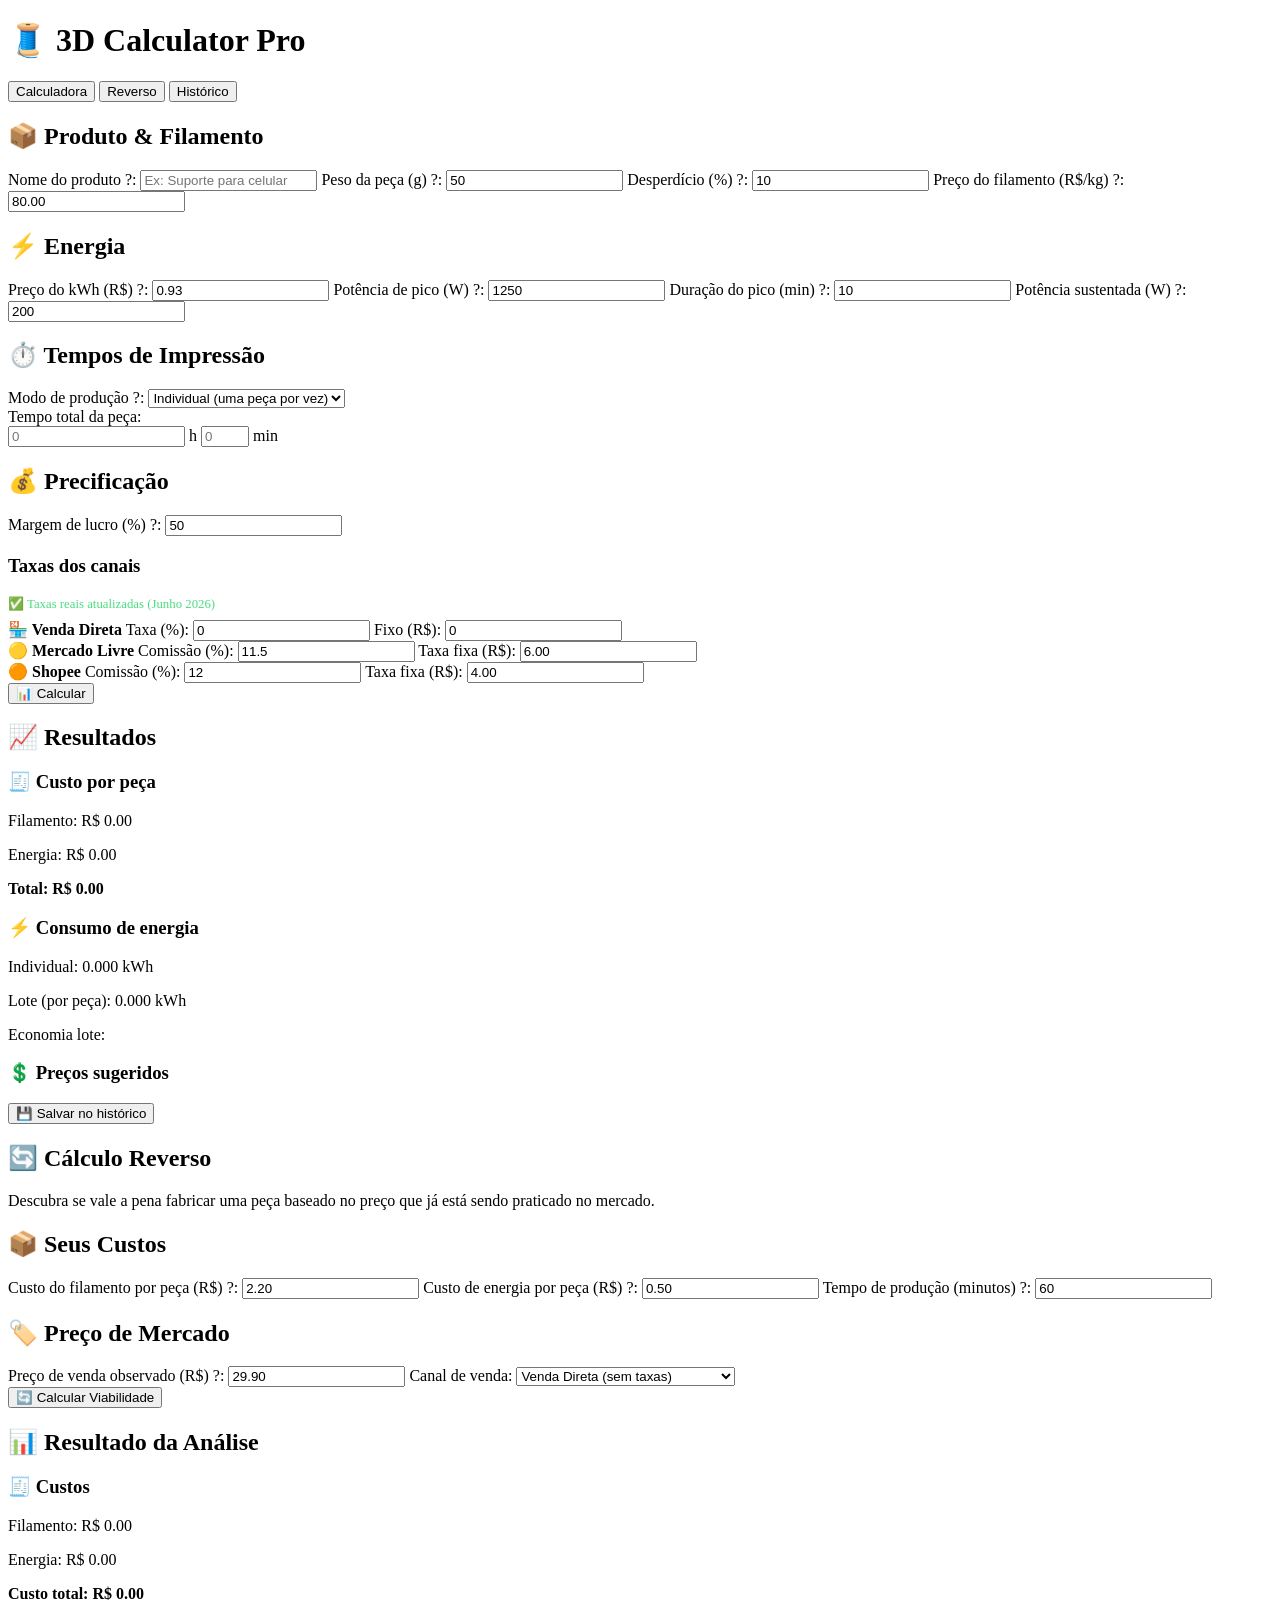
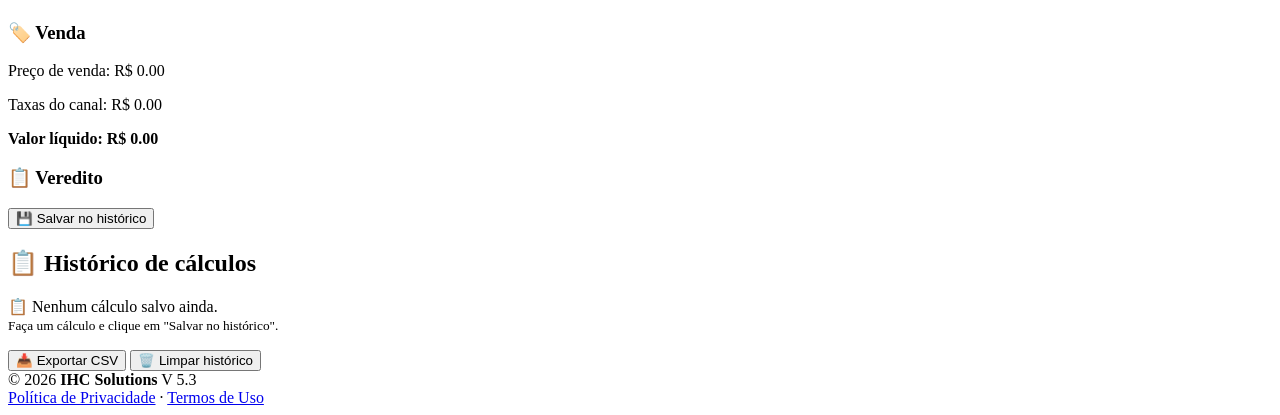
==== commit 26b8a3b6: "Atualizar o index.html V5.3" ====
--- a/index.html
+++ b/index.html
@@ -26,23 +26,23 @@
     <section id="calc-tab" class="tab-content active">
       <div class="card">
         <h2>📦 Produto & Filamento</h2>
-        <label>Nome do produto: <input type="text" id="nomeProduto" placeholder="Ex: Suporte para celular"></label>
-        <label>Peso da peça (g): <input type="number" id="peso" value="50" step="0.1" inputmode="decimal"></label>
-        <label>Desperdício (%): <input type="number" id="desperdicio" value="10" step="0.1" inputmode="decimal"></label>
-        <label>Preço do filamento (R$/kg): <input type="number" id="precoFilamento" value="80.00" step="0.01" inputmode="decimal"></label>
+        <label>Nome do produto <span class="tooltip" data-tip="Dê um nome para identificar este produto no histórico">?</span>: <input type="text" id="nomeProduto" placeholder="Ex: Suporte para celular"></label>
+        <label>Peso da peça (g) <span class="tooltip" data-tip="Peso da peça final em gramas. Pese a peça pronta com uma balança de precisão">?</span>: <input type="number" id="peso" value="50" step="0.1" inputmode="decimal"></label>
+        <label>Desperdício (%) <span class="tooltip" data-tip="Porcentagem de filamento perdido (purga, torre, falhas). Recomenda-se 10%">?</span>: <input type="number" id="desperdicio" value="10" step="0.1" inputmode="decimal"></label>
+        <label>Preço do filamento (R$/kg) <span class="tooltip" data-tip="Quanto você pagou no rolo de filamento. Ex: R$ 80,00 por 1kg de PETG">?</span>: <input type="number" id="precoFilamento" value="80.00" step="0.01" inputmode="decimal"></label>
       </div>
 
       <div class="card">
         <h2>⚡ Energia</h2>
-        <label>Preço do kWh (R$): <input type="number" id="precoKwh" value="0.93" step="0.01" inputmode="decimal"></label>
-        <label>Potência de pico (W): <input type="number" id="potenciaPico" value="1250" inputmode="numeric"></label>
-        <label>Duração do pico (min): <input type="number" id="duracaoPico" value="10" inputmode="numeric"></label>
-        <label>Potência sustentada (W): <input type="number" id="potenciaSustentada" value="200" inputmode="numeric"></label>
+        <label>Preço do kWh (R$) <span class="tooltip" data-tip="Valor total da sua conta de luz dividido pelo consumo. Inclui TUSD, TE e impostos">?</span>: <input type="number" id="precoKwh" value="0.93" step="0.01" inputmode="decimal"></label>
+        <label>Potência de pico (W) <span class="tooltip" data-tip="Potência máxima da sua impressora durante o aquecimento. Padrão: 1250W para Creality">?</span>: <input type="number" id="potenciaPico" value="1250" inputmode="numeric"></label>
+        <label>Duração do pico (min) <span class="tooltip" data-tip="Tempo que a impressora leva para aquecer a mesa e o bico. Geralmente 10 minutos">?</span>: <input type="number" id="duracaoPico" value="10" inputmode="numeric"></label>
+        <label>Potência sustentada (W) <span class="tooltip" data-tip="Potência média durante a impressão. Para impressoras FDM, cerca de 200W">?</span>: <input type="number" id="potenciaSustentada" value="200" inputmode="numeric"></label>
       </div>
 
       <div class="card">
         <h2>⏱️ Tempos de Impressão</h2>
-        <label>Modo de produção:
+        <label>Modo de produção <span class="tooltip" data-tip="Individual: uma peça por vez. Lote: várias peças na mesa, rateia o custo de energia">?</span>:
           <select id="modoProducao">
             <option value="individual">Individual (uma peça por vez)</option>
             <option value="lote">Em lote (várias peças juntas)</option>
@@ -58,7 +58,7 @@
           </div>
         </div>
         <div id="tempoLoteContainer" style="display:none;">
-          <label>Quantidade de peças no lote: <input type="number" id="qtdLote" value="4" min="2" inputmode="numeric"></label>
+          <label>Quantidade de peças no lote <span class="tooltip" data-tip="Quantas peças cabem na mesa de uma vez? Informe o número total">?</span>: <input type="number" id="qtdLote" value="4" min="2" inputmode="numeric"></label>
           <label>Tempo total do lote:</label>
           <div class="tempo-duplo">
             <input type="number" id="tempoLoteTotalH" placeholder="0" min="0" class="tempo-hora" inputmode="numeric">
@@ -72,7 +72,7 @@
 
       <div class="card">
         <h2>💰 Precificação</h2>
-        <label>Margem de lucro (%): <input type="number" id="margemLucro" value="50" step="1" inputmode="decimal"></label>
+        <label>Margem de lucro (%) <span class="tooltip" data-tip="Porcentagem que você quer ganhar sobre o custo total. 50% é um bom ponto de partida">?</span>: <input type="number" id="margemLucro" value="50" step="1" inputmode="decimal"></label>
         <h3>Taxas dos canais</h3>
         <p class="info-taxas">✅ Taxas reais atualizadas (Junho 2026)</p>
         <div class="taxas-grid">
@@ -130,14 +130,14 @@
 
       <div class="card">
         <h2>📦 Seus Custos</h2>
-        <label>Custo do filamento por peça (R$): <input type="number" id="revCustoFilamento" value="2.20" step="0.01" inputmode="decimal"></label>
-        <label>Custo de energia por peça (R$): <input type="number" id="revCustoEnergia" value="0.50" step="0.01" inputmode="decimal"></label>
-        <label>Tempo de produção (minutos): <input type="number" id="revTempoProducao" value="60" step="1" inputmode="numeric"></label>
+        <label>Custo do filamento por peça (R$) <span class="tooltip" data-tip="Quanto de filamento é usado em cada peça, em reais. Use a calculadora normal para descobrir">?</span>: <input type="number" id="revCustoFilamento" value="2.20" step="0.01" inputmode="decimal"></label>
+        <label>Custo de energia por peça (R$) <span class="tooltip" data-tip="Quanto de energia elétrica é gasto por peça, em reais">?</span>: <input type="number" id="revCustoEnergia" value="0.50" step="0.01" inputmode="decimal"></label>
+        <label>Tempo de produção (minutos) <span class="tooltip" data-tip="Quanto tempo leva para imprimir uma unidade? Use para calcular seu ganho por hora">?</span>: <input type="number" id="revTempoProducao" value="60" step="1" inputmode="numeric"></label>
       </div>
 
       <div class="card">
         <h2>🏷️ Preço de Mercado</h2>
-        <label>Preço de venda observado (R$): <input type="number" id="revPrecoVenda" value="29.90" step="0.01" inputmode="decimal"></label>
+        <label>Preço de venda observado (R$) <span class="tooltip" data-tip="Qual o preço que estão cobrando por essa peça no marketplace?">?</span>: <input type="number" id="revPrecoVenda" value="29.90" step="0.01" inputmode="decimal"></label>
         <label>Canal de venda:
           <select id="revCanal">
             <option value="direta">Venda Direta (sem taxas)</option>
@@ -183,7 +183,10 @@
         <div id="historicoLista">
           <p class="historico-vazio">📋 Nenhum cálculo salvo ainda.<br><small>Faça um cálculo e clique em "Salvar no histórico".</small></p>
         </div>
-        <button id="limparHistoricoBtn" class="btn-perigo">🗑️ Limpar histórico</button>
+        <div class="historico-acoes-topo">
+          <button id="exportarCsvBtn" class="btn-secundario btn-exportar">📥 Exportar CSV</button>
+          <button id="limparHistoricoBtn" class="btn-perigo">🗑️ Limpar histórico</button>
+        </div>
       </div>
     </section>
   </div>
@@ -191,7 +194,7 @@
   <footer class="footer">
     <div class="footer-content">
       <span>&copy; 2026 <strong>IHC Solutions</strong></span>
-      <span class="versao">V 5.2</span>
+      <span class="versao">V 5.3</span>
     </div>
     <div class="footer-links">
       <a href="privacidade.html">Política de Privacidade</a>
--- a/style.css
+++ b/style.css
@@ -1,494 +1,50 @@
-* {
-  margin: 0;
-  padding: 0;
-  box-sizing: border-box;
-  font-family: 'Inter', system-ui, -apple-system, sans-serif;
+/* Feedback unificado */
+.feedback-msg {
+  text-align: center;
+  color: #4ade80;
+  font-weight: 600;
+  font-size: 1rem;
+  margin-top: 16px;
+  padding: 10px;
+  background: rgba(74, 222, 128, 0.1);
+  border: 1px solid rgba(74, 222, 128, 0.3);
+  border-radius: 12px;
+  transition: opacity 0.3s ease, transform 0.3s ease;
 }
 
-body {
-  background: #0b1120;
-  color: #e2e8f0;
-  padding: 24px;
-  line-height: 1.6;
-  min-height: 100vh;
-  background-image: 
-    radial-gradient(ellipse at 20% 50%, rgba(56, 189, 248, 0.08), transparent 50%),
-    radial-gradient(ellipse at 80% 20%, rgba(251, 191, 36, 0.05), transparent 50%);
+.feedback-msg.oculto {
+  display: none;
 }
 
-.container {
-  max-width: 960px;
-  margin: 0 auto;
+/* Badges de tipo no histórico */
+.badge-tipo {
+  display: inline-block;
+  padding: 2px 10px;
+  border-radius: 12px;
+  font-size: 0.75rem;
+  font-weight: 700;
+  margin-right: 6px;
+  vertical-align: middle;
 }
 
-header {
-  display: flex;
-  flex-wrap: wrap;
-  justify-content: space-between;
-  align-items: center;
-  margin-bottom: 32px;
-  padding-bottom: 16px;
-  border-bottom: 1px solid rgba(148, 163, 184, 0.1);
+.calculo-badge {
+  background: rgba(59, 130, 246, 0.2);
+  color: #60a5fa;
+  border: 1px solid rgba(59, 130, 246, 0.3);
 }
 
-h1 {
-  font-size: 2.25rem;
-  font-weight: 700;
-  background: linear-gradient(135deg, #fbbf24 0%, #f59e0b 100%);
-  -webkit-background-clip: text;
-  -webkit-text-fill-color: transparent;
-  background-clip: text;
-  letter-spacing: -0.025em;
+.reverso-badge {
+  background: rgba(245, 158, 11, 0.2);
+  color: #fbbf24;
+  border: 1px solid rgba(245, 158, 11, 0.3);
 }
 
-.tabs {
-  display: flex;
-  gap: 8px;
-  background: rgba(30, 41, 59, 0.6);
-  backdrop-filter: blur(10px);
-  padding: 6px;
-  border-radius: 14px;
-  border: 1px solid rgba(71, 85, 105, 0.3);
-  flex-wrap: nowrap;
-}
-
-.tab-btn {
-  padding: 10px 20px;
-  background: transparent;
-  border: none;
-  border-radius: 10px;
-  color: #94a3b8;
-  cursor: pointer;
-  font-weight: 600;
-  font-size: 0.95rem;
-  transition: all 0.2s ease;
-  letter-spacing: -0.01em;
-  white-space: nowrap;
-}
-
-.tab-btn:hover {
-  color: #e2e8f0;
-  background: rgba(255, 255, 255, 0.05);
-}
-
-.tab-btn.active {
-  background: linear-gradient(135deg, #f59e0b 0%, #d97706 100%);
-  color: #0f172a;
-  box-shadow: 0 4px 12px rgba(245, 158, 11, 0.3);
-}
-
-.tab-content {
-  display: none;
-  animation: fadeSlide 0.3s ease;
-}
-
-.tab-content.active {
-  display: block;
-}
-
-@keyframes fadeSlide {
-  from { opacity: 0; transform: translateY(8px); }
-  to { opacity: 1; transform: translateY(0); }
-}
-
-.card {
-  background: rgba(30, 41, 59, 0.7);
-  backdrop-filter: blur(12px);
-  border: 1px solid rgba(71, 85, 105, 0.3);
-  border-radius: 20px;
-  padding: 24px;
-  margin-bottom: 24px;
-  box-shadow: 0 8px 32px rgba(0, 0, 0, 0.25);
-  transition: transform 0.2s ease, box-shadow 0.2s ease;
-}
-
-.card:hover {
-  transform: translateY(-2px);
-  box-shadow: 0 12px 40px rgba(0, 0, 0, 0.35);
-}
-
-.card h2 {
-  margin-bottom: 16px;
-  color: #fbbf24;
-  font-size: 1.3rem;
-  font-weight: 600;
-  display: flex;
-  align-items: center;
-  gap: 8px;
-}
-
-.card h3 {
-  color: #fcd34d;
-  margin: 16px 0 10px;
-  font-size: 1.05rem;
-  font-weight: 600;
-}
-
-label {
-  display: block;
-  margin: 14px 0;
-  color: #cbd5e1;
-  font-size: 0.95rem;
-  font-weight: 500;
-}
-
-input, select {
-  width: 100%;
-  padding: 12px 16px;
-  margin-top: 6px;
-  background: rgba(15, 23, 42, 0.6);
-  backdrop-filter: blur(4px);
-  border: 1px solid rgba(71, 85, 105, 0.5);
-  border-radius: 12px;
-  color: #f1f5f9;
-  font-size: 0.95rem;
-  transition: all 0.2s ease;
-  outline: none;
-}
-
-input:focus, select:focus {
-  border-color: #f59e0b;
-  box-shadow: 0 0 0 3px rgba(245, 158, 11, 0.2);
-  background: rgba(15, 23, 42, 0.8);
-}
-
-input::placeholder {
-  color: #64748b;
-}
-
-.info {
-  font-size: 0.85rem;
-  color: #94a3b8;
-  margin-top: 8px;
+/* Info taxas */
+.info-taxas {
+  color: #4ade80;
+  font-size: 0.8rem;
+  margin-bottom: 8px;
   display: flex;
   align-items: center;
   gap: 4px;
-}
-
-.info-reverso {
-  color: #94a3b8;
-  font-size: 0.95rem;
-  line-height: 1.5;
-}
-
-.taxas-grid {
-  display: grid;
-  grid-template-columns: repeat(auto-fit, minmax(200px, 1fr));
-  gap: 16px;
-  margin-top: 16px;
-}
-
-.taxas-grid > div {
-  background: rgba(15, 23, 42, 0.5);
-  border-radius: 14px;
-  padding: 16px;
-  border: 1px solid rgba(71, 85, 105, 0.2);
-}
-
-button {
-  display: block;
-  width: 100%;
-  padding: 16px;
-  background: linear-gradient(135deg, #f59e0b 0%, #d97706 100%);
-  color: #0f172a;
-  border: none;
-  border-radius: 14px;
-  font-size: 1.15rem;
-  font-weight: 700;
-  cursor: pointer;
-  margin: 24px 0;
-  transition: all 0.2s ease;
-  letter-spacing: -0.01em;
-  box-shadow: 0 4px 16px rgba(245, 158, 11, 0.3);
-}
-
-button:hover {
-  transform: translateY(-2px);
-  box-shadow: 0 8px 24px rgba(245, 158, 11, 0.4);
-  background: linear-gradient(135deg, #fbbf24 0%, #f59e0b 100%);
-}
-
-button:active {
-  transform: translateY(0);
-}
-
-.btn-secundario {
-  background: rgba(51, 65, 85, 0.8);
-  color: #e2e8f0;
-  font-size: 1rem;
-  box-shadow: none;
-  backdrop-filter: blur(4px);
-}
-
-.btn-secundario:hover {
-  background: rgba(71, 85, 105, 0.8);
-  box-shadow: 0 4px 12px rgba(0, 0, 0, 0.3);
-}
-
-.btn-perigo {
-  background: rgba(153, 27, 27, 0.7);
-  color: #fca5a5;
-  font-size: 1rem;
-  box-shadow: none;
-  backdrop-filter: blur(4px);
-}
-
-.btn-perigo:hover {
-  background: rgba(127, 29, 29, 0.9);
-  box-shadow: 0 4px 12px rgba(153, 27, 27, 0.3);
-}
-
-.resultados {
-  background: rgba(30, 41, 59, 0.7);
-  backdrop-filter: blur(12px);
-  border: 1px solid rgba(71, 85, 105, 0.3);
-  border-radius: 20px;
-  padding: 24px;
-  margin-top: 24px;
-  animation: fadeSlide 0.3s ease;
-}
-
-.oculto {
-  display: none;
-}
-
-.grid-resultados {
-  display: grid;
-  gap: 20px;
-  grid-template-columns: repeat(auto-fit, minmax(260px, 1fr));
-  margin: 20px 0;
-}
-
-.resumo {
-  background: rgba(15, 23, 42, 0.6);
-  backdrop-filter: blur(4px);
-  padding: 20px;
-  border-radius: 16px;
-  border: 1px solid rgba(71, 85, 105, 0.2);
-}
-
-.resumo h3 {
-  color: #fbbf24;
-  margin-bottom: 12px;
-  font-weight: 600;
-}
-
-.resumo p {
-  margin: 8px 0;
-  font-size: 0.95rem;
-}
-
-.destaque {
-  background: linear-gradient(135deg, rgba(30, 58, 138, 0.5), rgba(23, 37, 84, 0.6));
-  border: 1px solid rgba(59, 130, 246, 0.4);
-}
-
-.economia-positiva {
-  color: #4ade80;
-  font-weight: 600;
-  margin-top: 8px;
-}
-
-.economia-negativa {
-  color: #f87171;
-  font-weight: 600;
-  margin-top: 8px;
-}
-
-.veredito-texto {
-  font-size: 1.2rem;
-  font-weight: 700;
-  margin-top: 12px;
-}
-
-.veredito-positivo {
-  color: #4ade80;
-}
-
-.veredito-negativo {
-  color: #f87171;
-}
-
-.veredito-alerta {
-  color: #fbbf24;
-}
-
-.historico-item {
-  background: rgba(15, 23, 42, 0.5);
-  backdrop-filter: blur(4px);
-  padding: 16px;
-  border-radius: 14px;
-  margin-bottom: 12px;
-  display: flex;
-  justify-content: space-between;
-  align-items: center;
-  flex-wrap: wrap;
-  gap: 12px;
-  border: 1px solid rgba(71, 85, 105, 0.2);
-  transition: all 0.2s ease;
-}
-
-.historico-item:hover {
-  border-color: rgba(245, 158, 11, 0.3);
-  background: rgba(15, 23, 42, 0.7);
-}
-
-.historico-info {
-  flex: 1;
-  font-size: 0.95rem;
-}
-
-.historico-acoes button {
-  margin: 0 4px;
-  padding: 8px 14px;
-  font-size: 0.9rem;
-  width: auto;
-  border-radius: 10px;
-}
-
-.tempo-duplo {
-  display: flex;
-  align-items: center;
-  gap: 8px;
-  margin-top: 6px;
-}
-
-.tempo-hora,
-.tempo-minuto {
-  width: 80px;
-  text-align: center;
-}
-
-.tempo-separador {
-  color: #94a3b8;
-  font-weight: 600;
-  font-size: 0.9rem;
-}
-
-.msg-salvo {
-  color: #4ade80;
-  font-weight: 600;
-  margin-top: 12px;
-  text-align: center;
-  transition: opacity 0.3s ease;
-}
-
-.msg-salvo.oculto {
-  display: none;
-}
-
-.historico-vazio {
-  text-align: center;
-  color: #64748b;
-  padding: 24px;
-  font-size: 0.95rem;
-}
-
-.historico-vazio small {
-  display: block;
-  margin-top: 6px;
-  color: #475569;
-}
-
-.footer {
-  margin-top: 40px;
-  padding: 20px 0;
-  border-top: 1px solid rgba(71, 85, 105, 0.3);
-  text-align: center;
-  color: #94a3b8;
-  font-size: 0.9rem;
-  backdrop-filter: blur(4px);
-}
-
-.footer-content {
-  display: flex;
-  justify-content: center;
-  align-items: center;
-  gap: 24px;
-  flex-wrap: wrap;
-}
-
-.footer strong {
-  color: #cbd5e1;
-  font-weight: 600;
-}
-
-.versao {
-  background: rgba(245, 158, 11, 0.15);
-  color: #fbbf24;
-  padding: 2px 10px;
-  border-radius: 20px;
-  font-size: 0.8rem;
-  font-weight: 600;
-  letter-spacing: 0.5px;
-  border: 1px solid rgba(245, 158, 11, 0.3);
-}
-
-.footer-links {
-  text-align: center;
-  margin-top: 8px;
-  font-size: 0.82rem;
-  color: #64748b;
-}
-
-.footer-links a {
-  color: #94a3b8;
-  text-decoration: none;
-  transition: color 0.2s;
-}
-
-.footer-links a:hover {
-  color: #f59e0b;
-}
-
-.footer-separador {
-  margin: 0 8px;
-}
-
-@media (max-width: 600px) {
-  body {
-    padding: 16px;
-  }
-  
-  h1 {
-    font-size: 1.8rem;
-  }
-
-  header {
-    flex-direction: column;
-    gap: 12px;
-    align-items: flex-start;
-  }
-  
-  .card {
-    padding: 18px;
-  }
-  
-  .historico-item {
-    flex-direction: column;
-    align-items: flex-start;
-  }
-  
-  .taxas-grid {
-    grid-template-columns: 1fr;
-  }
-
-  .tempo-hora,
-  .tempo-minuto {
-    width: 65px;
-  }
-
-  .tabs {
-    gap: 4px;
-    padding: 4px;
-    flex-wrap: nowrap;
-    overflow-x: auto;
-    -webkit-overflow-scrolling: touch;
-  }
-
-  .tab-btn {
-    padding: 8px 10px;
-    font-size: 0.8rem;
-    white-space: nowrap;
-  }
 }
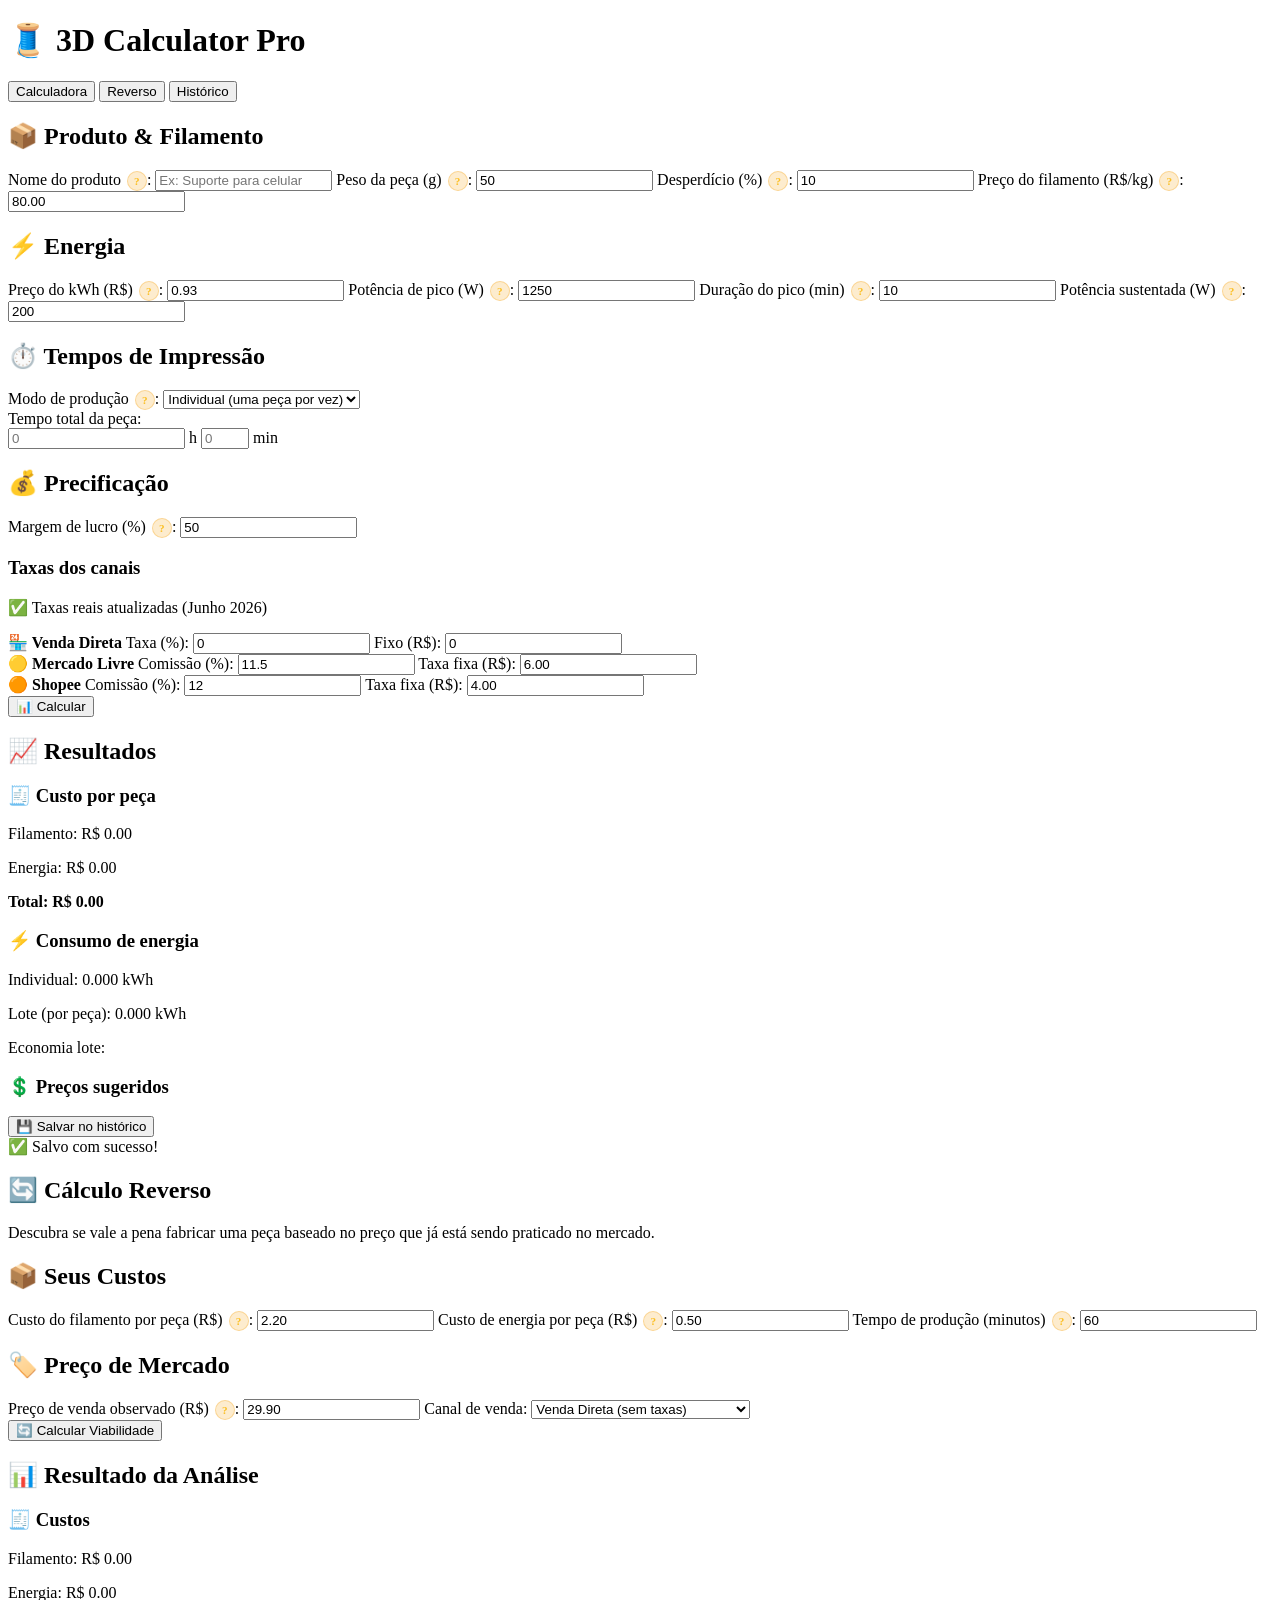
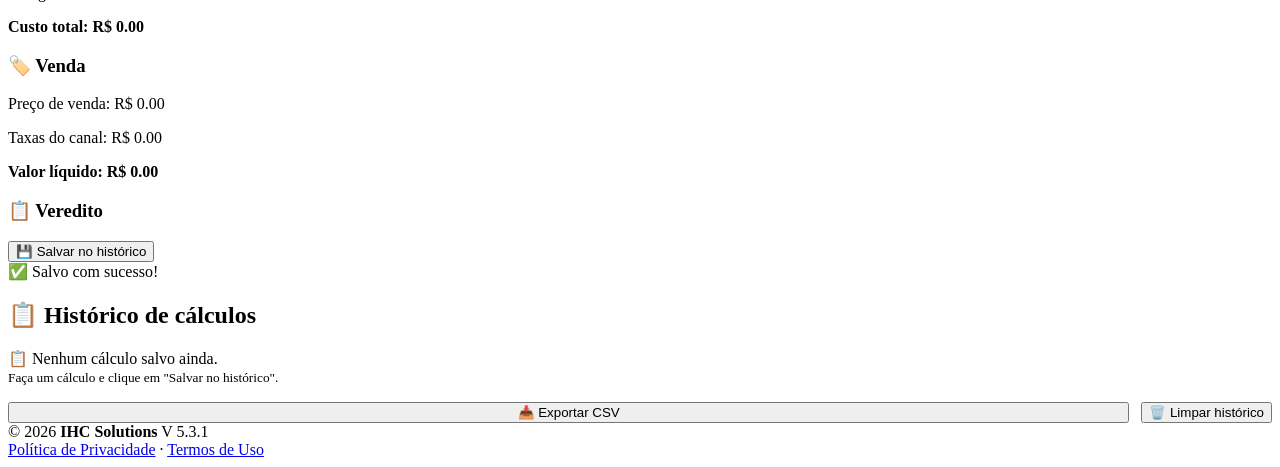
==== commit 94a86d8e: "Atualizar o index.html 5.3.1" ====
--- a/index.html
+++ b/index.html
@@ -194,7 +194,7 @@
   <footer class="footer">
     <div class="footer-content">
       <span>&copy; 2026 <strong>IHC Solutions</strong></span>
-      <span class="versao">V 5.3</span>
+      <span class="versao">V 5.3.1</span>
     </div>
     <div class="footer-links">
       <a href="privacidade.html">Política de Privacidade</a>
--- a/style.css
+++ b/style.css
@@ -1,50 +1,108 @@
-/* Feedback unificado */
-.feedback-msg {
-  text-align: center;
-  color: #4ade80;
-  font-weight: 600;
-  font-size: 1rem;
-  margin-top: 16px;
-  padding: 10px;
-  background: rgba(74, 222, 128, 0.1);
-  border: 1px solid rgba(74, 222, 128, 0.3);
-  border-radius: 12px;
-  transition: opacity 0.3s ease, transform 0.3s ease;
+/* ========== V 5.3 - NOVOS ESTILOS ========== */
+
+/* Tooltips */
+.tooltip {
+  display: inline-flex;
+  align-items: center;
+  justify-content: center;
+  width: 18px;
+  height: 18px;
+  background: rgba(245, 158, 11, 0.2);
+  color: #fbbf24;
+  border-radius: 50%;
+  font-size: 0.7rem;
+  font-weight: 700;
+  cursor: help;
+  position: relative;
+  vertical-align: middle;
+  margin-left: 2px;
+  transition: all 0.2s;
+  border: 1px solid rgba(245, 158, 11, 0.3);
 }
 
-.feedback-msg.oculto {
-  display: none;
+.tooltip:hover {
+  background: rgba(245, 158, 11, 0.35);
 }
 
-/* Badges de tipo no histórico */
-.badge-tipo {
-  display: inline-block;
-  padding: 2px 10px;
-  border-radius: 12px;
-  font-size: 0.75rem;
-  font-weight: 700;
-  margin-right: 6px;
+.tooltip::after {
+  content: attr(data-tip);
+  position: absolute;
+  bottom: calc(100% + 8px);
+  left: 50%;
+  transform: translateX(-50%);
+  background: #1e293b;
+  color: #e2e8f0;
+  padding: 8px 12px;
+  border-radius: 8px;
+  font-size: 0.78rem;
+  font-weight: 400;
+  white-space: nowrap;
+  max-width: 250px;
+  white-space: normal;
+  word-wrap: break-word;
+  opacity: 0;
+  pointer-events: none;
+  transition: opacity 0.2s;
+  z-index: 100;
+  box-shadow: 0 4px 12px rgba(0,0,0,0.4);
+  border: 1px solid rgba(71, 85, 105, 0.5);
+}
+
+.tooltip:hover::after,
+.tooltip.tooltip-ativo::after {
+  opacity: 1;
+}
+
+@media (max-width: 600px) {
+  .tooltip::after {
+    max-width: 180px;
+    font-size: 0.7rem;
+  }
+}
+
+/* Botão exportar e layout dos botões do histórico */
+.historico-acoes-topo {
+  display: flex;
+  gap: 12px;
+  margin-top: 16px;
+  flex-wrap: wrap;
+}
+
+.btn-exportar {
+  flex: 1;
+  min-width: 150px;
+}
+
+/* Editar nome no histórico */
+.btn-editar-nome {
+  background: none;
+  border: none;
+  cursor: pointer;
+  font-size: 0.8rem;
+  padding: 2px 4px;
+  margin: 0 4px;
+  color: #94a3b8;
+  transition: color 0.2s;
+  width: auto;
+  box-shadow: none;
   vertical-align: middle;
 }
 
-.calculo-badge {
-  background: rgba(59, 130, 246, 0.2);
-  color: #60a5fa;
-  border: 1px solid rgba(59, 130, 246, 0.3);
+.btn-editar-nome:hover {
+  color: #fbbf24;
+  background: none;
+  box-shadow: none;
 }
 
-.reverso-badge {
-  background: rgba(245, 158, 11, 0.2);
-  color: #fbbf24;
-  border: 1px solid rgba(245, 158, 11, 0.3);
-}
-
-/* Info taxas */
-.info-taxas {
-  color: #4ade80;
-  font-size: 0.8rem;
-  margin-bottom: 8px;
-  display: flex;
-  align-items: center;
-  gap: 4px;
+.input-editar-nome {
+  display: inline-block;
+  width: 150px;
+  padding: 4px 8px;
+  margin-right: 4px;
+  font-size: 0.9rem;
+  background: rgba(15, 23, 42, 0.8);
+  border: 1px solid #f59e0b;
+  border-radius: 6px;
+  color: #f1f5f9;
+  vertical-align: middle;
 }
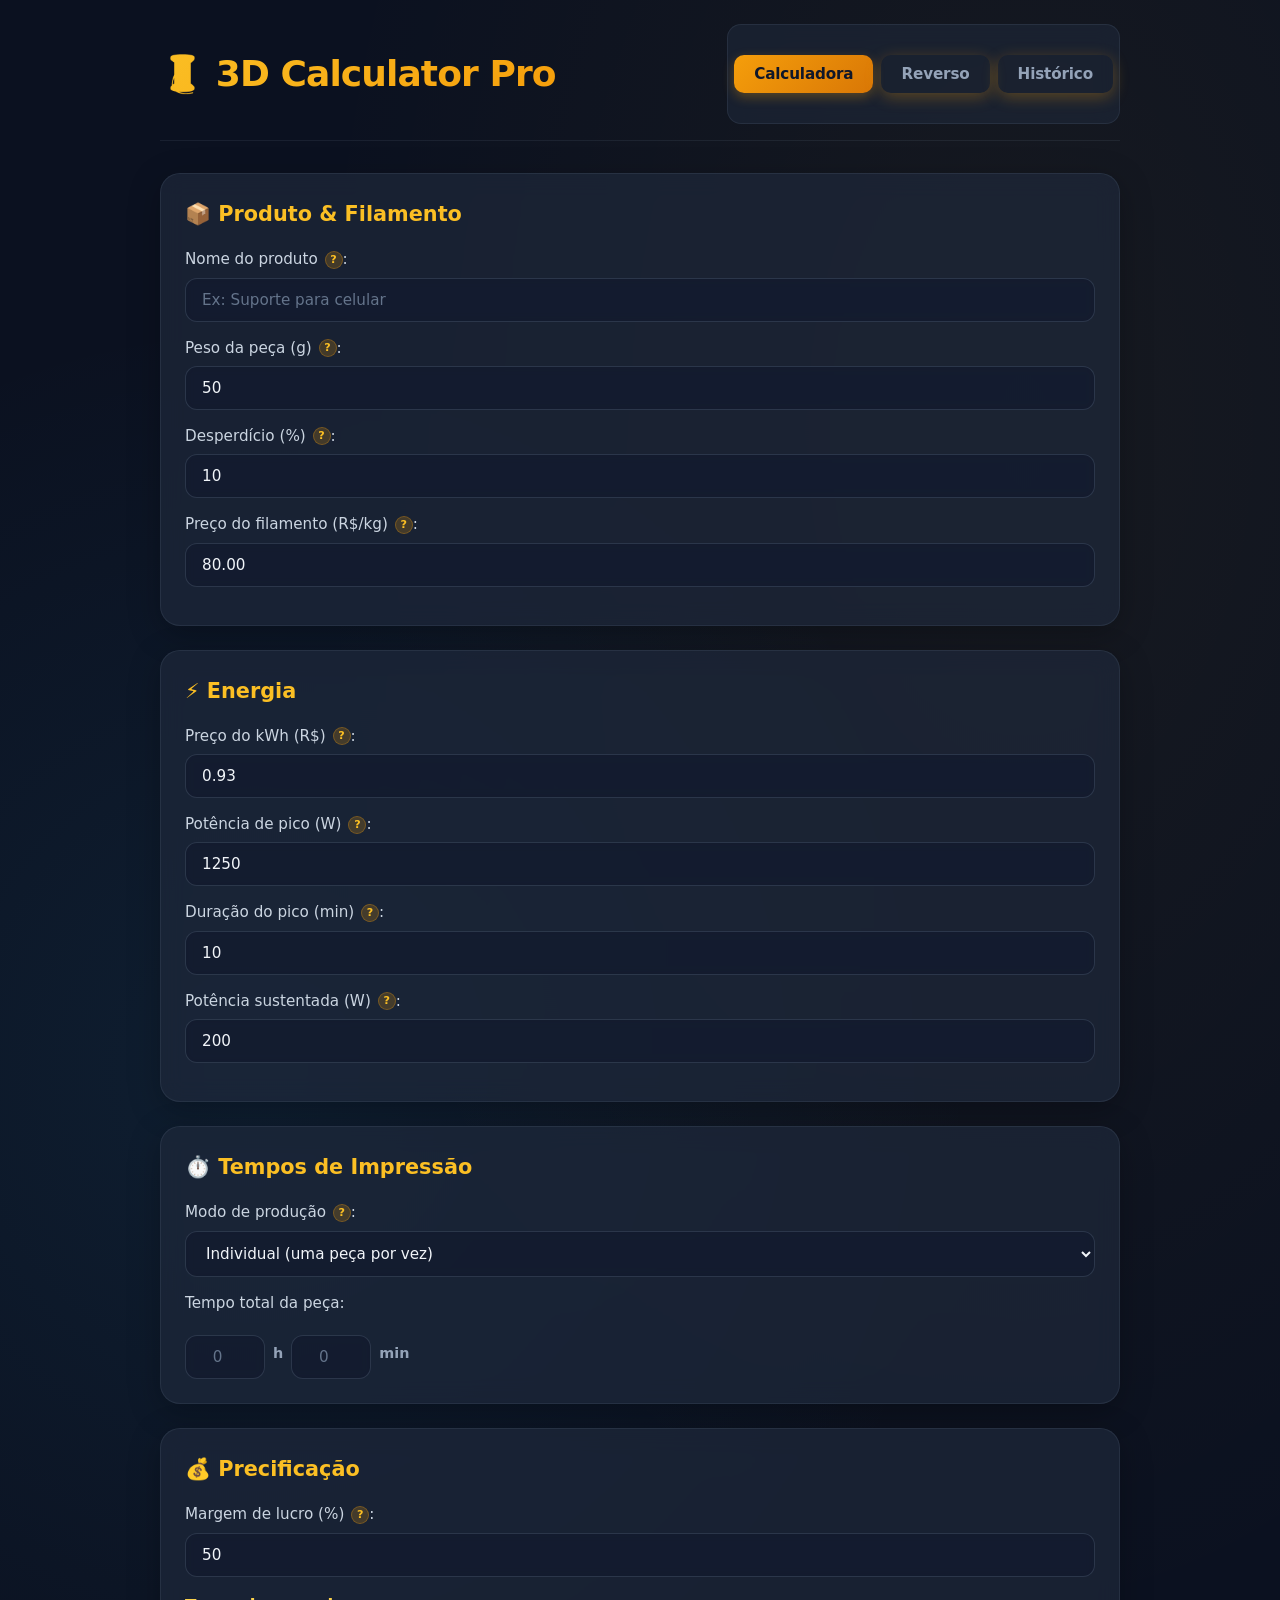
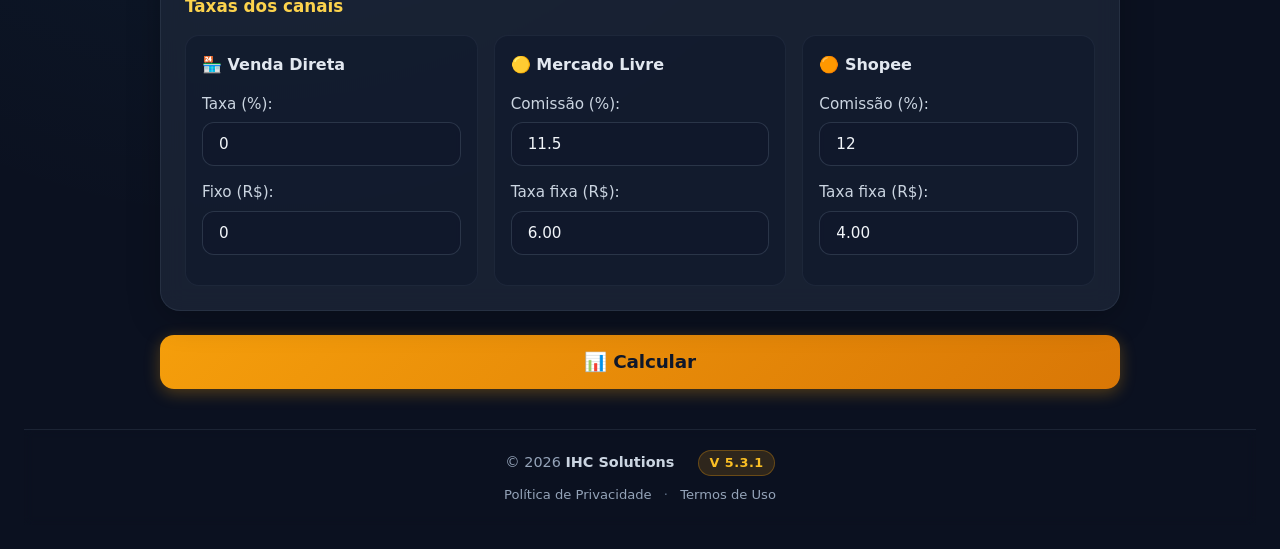
==== commit 84a3705e: "Atualizar o index.html Removi a linha 77" ====
--- a/index.html
+++ b/index.html
@@ -74,7 +74,6 @@
         <h2>💰 Precificação</h2>
         <label>Margem de lucro (%) <span class="tooltip" data-tip="Porcentagem que você quer ganhar sobre o custo total. 50% é um bom ponto de partida">?</span>: <input type="number" id="margemLucro" value="50" step="1" inputmode="decimal"></label>
         <h3>Taxas dos canais</h3>
-        <p class="info-taxas">✅ Taxas reais atualizadas (Junho 2026)</p>
         <div class="taxas-grid">
           <div>
             <strong>🏪 Venda Direta</strong>
--- a/style.css
+++ b/style.css
@@ -1,4 +1,420 @@
-/* ========== V 5.3 - NOVOS ESTILOS ========== */
+* {
+  margin: 0;
+  padding: 0;
+  box-sizing: border-box;
+  font-family: 'Inter', system-ui, -apple-system, sans-serif;
+}
+
+body {
+  background: #0b1120;
+  color: #e2e8f0;
+  padding: 24px;
+  line-height: 1.6;
+  min-height: 100vh;
+  background-image: 
+    radial-gradient(ellipse at 20% 50%, rgba(56, 189, 248, 0.08), transparent 50%),
+    radial-gradient(ellipse at 80% 20%, rgba(251, 191, 36, 0.05), transparent 50%);
+}
+
+.container {
+  max-width: 960px;
+  margin: 0 auto;
+}
+
+header {
+  display: flex;
+  flex-wrap: wrap;
+  justify-content: space-between;
+  align-items: center;
+  margin-bottom: 32px;
+  padding-bottom: 16px;
+  border-bottom: 1px solid rgba(148, 163, 184, 0.1);
+}
+
+h1 {
+  font-size: 2.25rem;
+  font-weight: 700;
+  background: linear-gradient(135deg, #fbbf24 0%, #f59e0b 100%);
+  -webkit-background-clip: text;
+  -webkit-text-fill-color: transparent;
+  background-clip: text;
+  letter-spacing: -0.025em;
+}
+
+.tabs {
+  display: flex;
+  gap: 8px;
+  background: rgba(30, 41, 59, 0.6);
+  backdrop-filter: blur(10px);
+  padding: 6px;
+  border-radius: 14px;
+  border: 1px solid rgba(71, 85, 105, 0.3);
+  flex-wrap: nowrap;
+}
+
+.tab-btn {
+  padding: 10px 20px;
+  background: transparent;
+  border: none;
+  border-radius: 10px;
+  color: #94a3b8;
+  cursor: pointer;
+  font-weight: 600;
+  font-size: 0.95rem;
+  transition: all 0.2s ease;
+  letter-spacing: -0.01em;
+  white-space: nowrap;
+}
+
+.tab-btn:hover {
+  color: #e2e8f0;
+  background: rgba(255, 255, 255, 0.05);
+}
+
+.tab-btn.active {
+  background: linear-gradient(135deg, #f59e0b 0%, #d97706 100%);
+  color: #0f172a;
+  box-shadow: 0 4px 12px rgba(245, 158, 11, 0.3);
+}
+
+.tab-content {
+  display: none;
+  animation: fadeSlide 0.3s ease;
+}
+
+.tab-content.active {
+  display: block;
+}
+
+@keyframes fadeSlide {
+  from { opacity: 0; transform: translateY(8px); }
+  to { opacity: 1; transform: translateY(0); }
+}
+
+.card {
+  background: rgba(30, 41, 59, 0.7);
+  backdrop-filter: blur(12px);
+  border: 1px solid rgba(71, 85, 105, 0.3);
+  border-radius: 20px;
+  padding: 24px;
+  margin-bottom: 24px;
+  box-shadow: 0 8px 32px rgba(0, 0, 0, 0.25);
+  transition: transform 0.2s ease, box-shadow 0.2s ease;
+}
+
+.card:hover {
+  transform: translateY(-2px);
+  box-shadow: 0 12px 40px rgba(0, 0, 0, 0.35);
+}
+
+.card h2 {
+  margin-bottom: 16px;
+  color: #fbbf24;
+  font-size: 1.3rem;
+  font-weight: 600;
+  display: flex;
+  align-items: center;
+  gap: 8px;
+}
+
+.card h3 {
+  color: #fcd34d;
+  margin: 16px 0 10px;
+  font-size: 1.05rem;
+  font-weight: 600;
+}
+
+label {
+  display: block;
+  margin: 14px 0;
+  color: #cbd5e1;
+  font-size: 0.95rem;
+  font-weight: 500;
+}
+
+input, select {
+  width: 100%;
+  padding: 12px 16px;
+  margin-top: 6px;
+  background: rgba(15, 23, 42, 0.6);
+  backdrop-filter: blur(4px);
+  border: 1px solid rgba(71, 85, 105, 0.5);
+  border-radius: 12px;
+  color: #f1f5f9;
+  font-size: 0.95rem;
+  transition: all 0.2s ease;
+  outline: none;
+}
+
+input:focus, select:focus {
+  border-color: #f59e0b;
+  box-shadow: 0 0 0 3px rgba(245, 158, 11, 0.2);
+  background: rgba(15, 23, 42, 0.8);
+}
+
+input::placeholder {
+  color: #64748b;
+}
+
+.info {
+  font-size: 0.85rem;
+  color: #94a3b8;
+  margin-top: 8px;
+  display: flex;
+  align-items: center;
+  gap: 4px;
+}
+
+.info-reverso {
+  color: #94a3b8;
+  font-size: 0.95rem;
+  line-height: 1.5;
+}
+
+.info-taxas {
+  color: #4ade80;
+  font-size: 0.8rem;
+  margin-bottom: 8px;
+  display: flex;
+  align-items: center;
+  gap: 4px;
+}
+
+.taxas-grid {
+  display: grid;
+  grid-template-columns: repeat(auto-fit, minmax(200px, 1fr));
+  gap: 16px;
+  margin-top: 16px;
+}
+
+.taxas-grid > div {
+  background: rgba(15, 23, 42, 0.5);
+  border-radius: 14px;
+  padding: 16px;
+  border: 1px solid rgba(71, 85, 105, 0.2);
+}
+
+button {
+  display: block;
+  width: 100%;
+  padding: 16px;
+  background: linear-gradient(135deg, #f59e0b 0%, #d97706 100%);
+  color: #0f172a;
+  border: none;
+  border-radius: 14px;
+  font-size: 1.15rem;
+  font-weight: 700;
+  cursor: pointer;
+  margin: 24px 0;
+  transition: all 0.2s ease;
+  letter-spacing: -0.01em;
+  box-shadow: 0 4px 16px rgba(245, 158, 11, 0.3);
+}
+
+button:hover {
+  transform: translateY(-2px);
+  box-shadow: 0 8px 24px rgba(245, 158, 11, 0.4);
+  background: linear-gradient(135deg, #fbbf24 0%, #f59e0b 100%);
+}
+
+button:active {
+  transform: translateY(0);
+}
+
+.btn-secundario {
+  background: rgba(51, 65, 85, 0.8);
+  color: #e2e8f0;
+  font-size: 1rem;
+  box-shadow: none;
+  backdrop-filter: blur(4px);
+}
+
+.btn-secundario:hover {
+  background: rgba(71, 85, 105, 0.8);
+  box-shadow: 0 4px 12px rgba(0, 0, 0, 0.3);
+}
+
+.btn-perigo {
+  background: rgba(153, 27, 27, 0.7);
+  color: #fca5a5;
+  font-size: 1rem;
+  box-shadow: none;
+  backdrop-filter: blur(4px);
+}
+
+.btn-perigo:hover {
+  background: rgba(127, 29, 29, 0.9);
+  box-shadow: 0 4px 12px rgba(153, 27, 27, 0.3);
+}
+
+.resultados {
+  background: rgba(30, 41, 59, 0.7);
+  backdrop-filter: blur(12px);
+  border: 1px solid rgba(71, 85, 105, 0.3);
+  border-radius: 20px;
+  padding: 24px;
+  margin-top: 24px;
+  animation: fadeSlide 0.3s ease;
+}
+
+.oculto {
+  display: none;
+}
+
+.grid-resultados {
+  display: grid;
+  gap: 20px;
+  grid-template-columns: repeat(auto-fit, minmax(260px, 1fr));
+  margin: 20px 0;
+}
+
+.resumo {
+  background: rgba(15, 23, 42, 0.6);
+  backdrop-filter: blur(4px);
+  padding: 20px;
+  border-radius: 16px;
+  border: 1px solid rgba(71, 85, 105, 0.2);
+}
+
+.resumo h3 {
+  color: #fbbf24;
+  margin-bottom: 12px;
+  font-weight: 600;
+}
+
+.resumo p {
+  margin: 8px 0;
+  font-size: 0.95rem;
+}
+
+.destaque {
+  background: linear-gradient(135deg, rgba(30, 58, 138, 0.5), rgba(23, 37, 84, 0.6));
+  border: 1px solid rgba(59, 130, 246, 0.4);
+}
+
+.economia-positiva {
+  color: #4ade80;
+  font-weight: 600;
+  margin-top: 8px;
+}
+
+.economia-negativa {
+  color: #f87171;
+  font-weight: 600;
+  margin-top: 8px;
+}
+
+.veredito-texto {
+  font-size: 1.2rem;
+  font-weight: 700;
+  margin-top: 12px;
+}
+
+.veredito-positivo {
+  color: #4ade80;
+}
+
+.veredito-negativo {
+  color: #f87171;
+}
+
+.veredito-alerta {
+  color: #fbbf24;
+}
+
+.historico-item {
+  background: rgba(15, 23, 42, 0.5);
+  backdrop-filter: blur(4px);
+  padding: 16px;
+  border-radius: 14px;
+  margin-bottom: 12px;
+  display: flex;
+  justify-content: space-between;
+  align-items: center;
+  flex-wrap: wrap;
+  gap: 12px;
+  border: 1px solid rgba(71, 85, 105, 0.2);
+  transition: all 0.2s ease;
+}
+
+.historico-item:hover {
+  border-color: rgba(245, 158, 11, 0.3);
+  background: rgba(15, 23, 42, 0.7);
+}
+
+.historico-info {
+  flex: 1;
+  font-size: 0.95rem;
+}
+
+.historico-acoes button {
+  margin: 0 4px;
+  padding: 8px 14px;
+  font-size: 0.9rem;
+  width: auto;
+  border-radius: 10px;
+}
+
+.historico-acoes-topo {
+  display: flex;
+  gap: 12px;
+  margin-top: 16px;
+  flex-wrap: wrap;
+}
+
+.btn-exportar {
+  flex: 1;
+  min-width: 150px;
+}
+
+.tempo-duplo {
+  display: flex;
+  align-items: center;
+  gap: 8px;
+  margin-top: 6px;
+}
+
+.tempo-hora,
+.tempo-minuto {
+  width: 80px;
+  text-align: center;
+}
+
+.tempo-separador {
+  color: #94a3b8;
+  font-weight: 600;
+  font-size: 0.9rem;
+}
+
+.feedback-msg {
+  text-align: center;
+  color: #4ade80;
+  font-weight: 600;
+  font-size: 1rem;
+  margin-top: 16px;
+  padding: 10px;
+  background: rgba(74, 222, 128, 0.1);
+  border: 1px solid rgba(74, 222, 128, 0.3);
+  border-radius: 12px;
+  transition: opacity 0.3s ease, transform 0.3s ease;
+}
+
+.feedback-msg.oculto {
+  display: none;
+}
+
+.historico-vazio {
+  text-align: center;
+  color: #64748b;
+  padding: 24px;
+  font-size: 0.95rem;
+}
+
+.historico-vazio small {
+  display: block;
+  margin-top: 6px;
+  color: #475569;
+}
 
 /* Tooltips */
 .tooltip {
@@ -36,7 +452,6 @@
   border-radius: 8px;
   font-size: 0.78rem;
   font-weight: 400;
-  white-space: nowrap;
   max-width: 250px;
   white-space: normal;
   word-wrap: break-word;
@@ -53,24 +468,27 @@
   opacity: 1;
 }
 
-@media (max-width: 600px) {
-  .tooltip::after {
-    max-width: 180px;
-    font-size: 0.7rem;
-  }
-}
-
-/* Botão exportar e layout dos botões do histórico */
-.historico-acoes-topo {
-  display: flex;
-  gap: 12px;
-  margin-top: 16px;
-  flex-wrap: wrap;
-}
-
-.btn-exportar {
-  flex: 1;
-  min-width: 150px;
+/* Badges de tipo no histórico */
+.badge-tipo {
+  display: inline-block;
+  padding: 2px 10px;
+  border-radius: 12px;
+  font-size: 0.75rem;
+  font-weight: 700;
+  margin-right: 6px;
+  vertical-align: middle;
+}
+
+.calculo-badge {
+  background: rgba(59, 130, 246, 0.2);
+  color: #60a5fa;
+  border: 1px solid rgba(59, 130, 246, 0.3);
+}
+
+.reverso-badge {
+  background: rgba(245, 158, 11, 0.2);
+  color: #fbbf24;
+  border: 1px solid rgba(245, 158, 11, 0.3);
 }
 
 /* Editar nome no histórico */
@@ -105,4 +523,114 @@
   border-radius: 6px;
   color: #f1f5f9;
   vertical-align: middle;
+}
+
+/* Footer */
+.footer {
+  margin-top: 40px;
+  padding: 20px 0;
+  border-top: 1px solid rgba(71, 85, 105, 0.3);
+  text-align: center;
+  color: #94a3b8;
+  font-size: 0.9rem;
+  backdrop-filter: blur(4px);
+}
+
+.footer-content {
+  display: flex;
+  justify-content: center;
+  align-items: center;
+  gap: 24px;
+  flex-wrap: wrap;
+}
+
+.footer strong {
+  color: #cbd5e1;
+  font-weight: 600;
+}
+
+.versao {
+  background: rgba(245, 158, 11, 0.15);
+  color: #fbbf24;
+  padding: 2px 10px;
+  border-radius: 20px;
+  font-size: 0.8rem;
+  font-weight: 600;
+  letter-spacing: 0.5px;
+  border: 1px solid rgba(245, 158, 11, 0.3);
+}
+
+.footer-links {
+  text-align: center;
+  margin-top: 8px;
+  font-size: 0.82rem;
+  color: #64748b;
+}
+
+.footer-links a {
+  color: #94a3b8;
+  text-decoration: none;
+  transition: color 0.2s;
+}
+
+.footer-links a:hover {
+  color: #f59e0b;
+}
+
+.footer-separador {
+  margin: 0 8px;
+}
+
+/* Responsivo */
+@media (max-width: 600px) {
+  body {
+    padding: 16px;
+  }
+  
+  h1 {
+    font-size: 1.8rem;
+  }
+
+  header {
+    flex-direction: column;
+    gap: 12px;
+    align-items: flex-start;
+  }
+  
+  .card {
+    padding: 18px;
+  }
+  
+  .historico-item {
+    flex-direction: column;
+    align-items: flex-start;
+  }
+  
+  .taxas-grid {
+    grid-template-columns: 1fr;
+  }
+
+  .tempo-hora,
+  .tempo-minuto {
+    width: 65px;
+  }
+
+  .tabs {
+    gap: 4px;
+    padding: 4px;
+    flex-wrap: nowrap;
+    overflow-x: auto;
+    -webkit-overflow-scrolling: touch;
+  }
+
+  .tab-btn {
+    padding: 8px 10px;
+    font-size: 0.8rem;
+    white-space: nowrap;
+  }
+
+  .tooltip::after {
+    max-width: 180px;
+    font-size: 0.7rem;
+  }
 }
